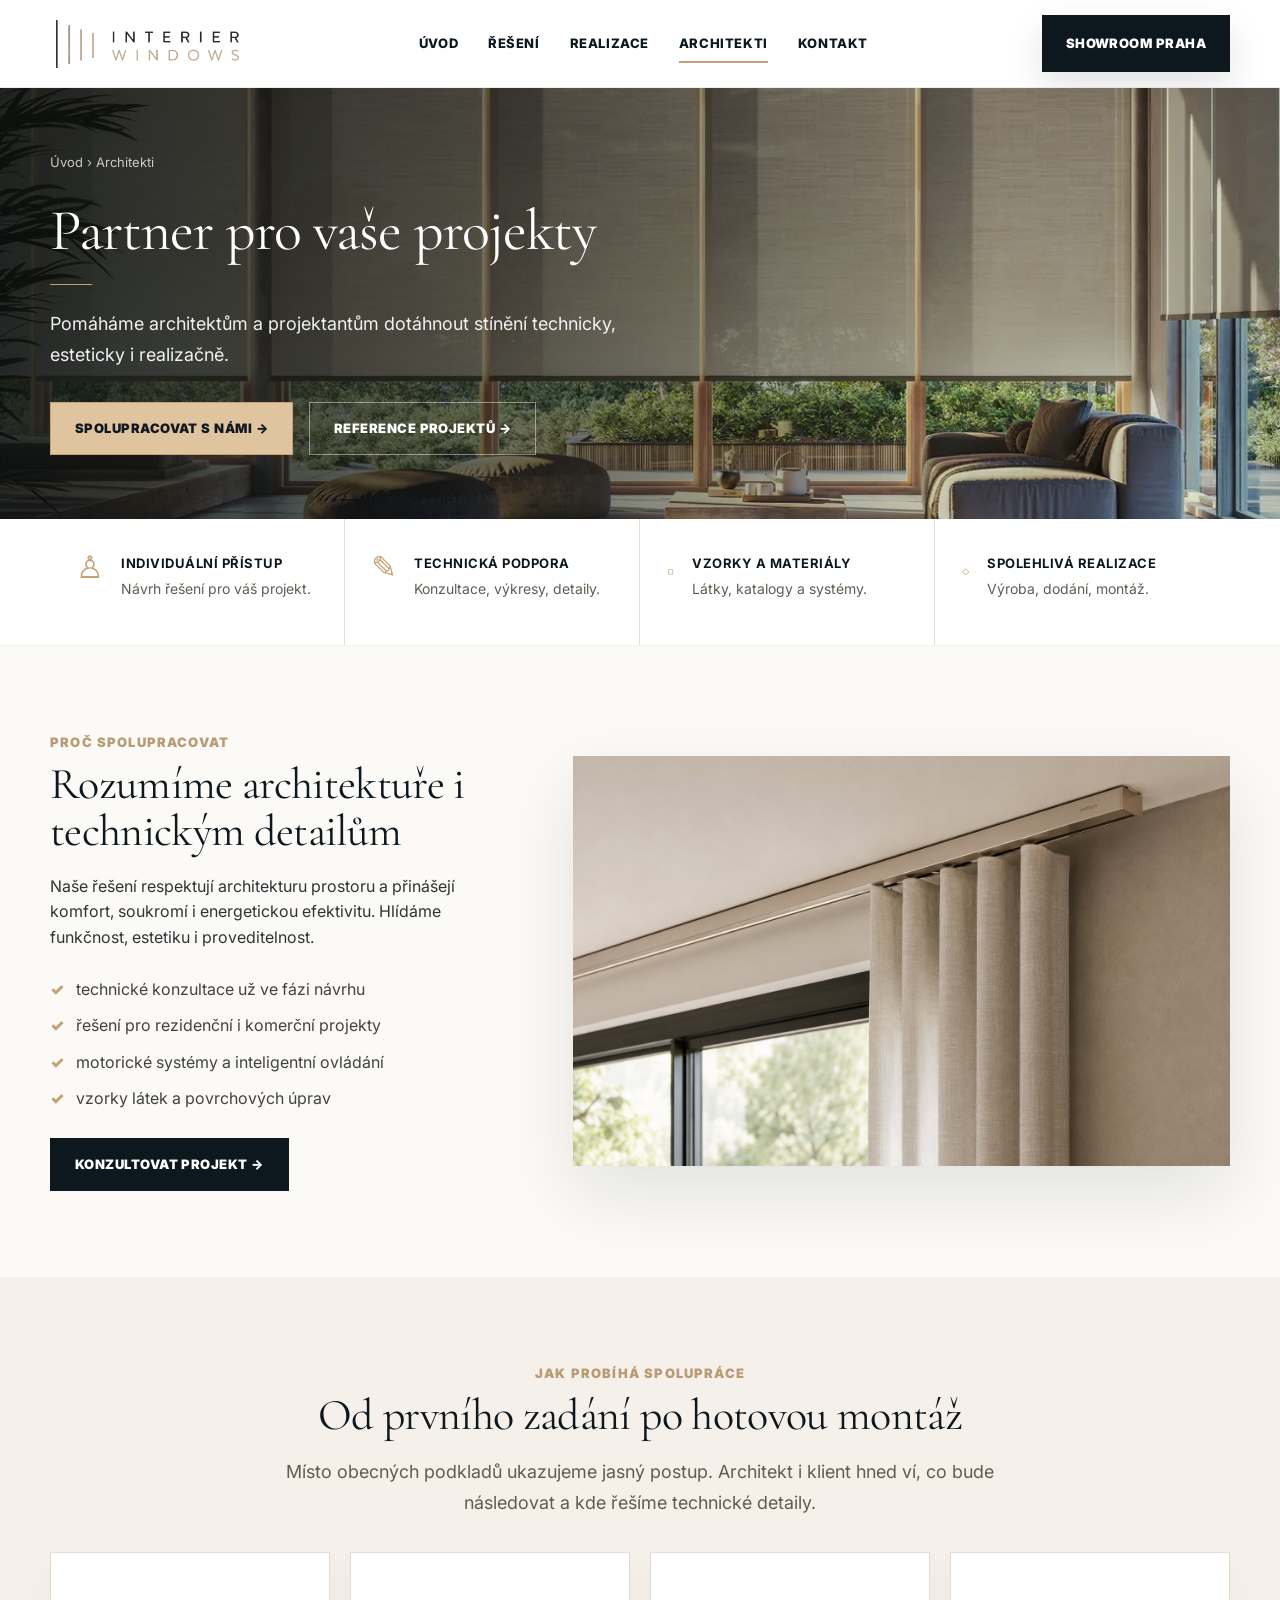
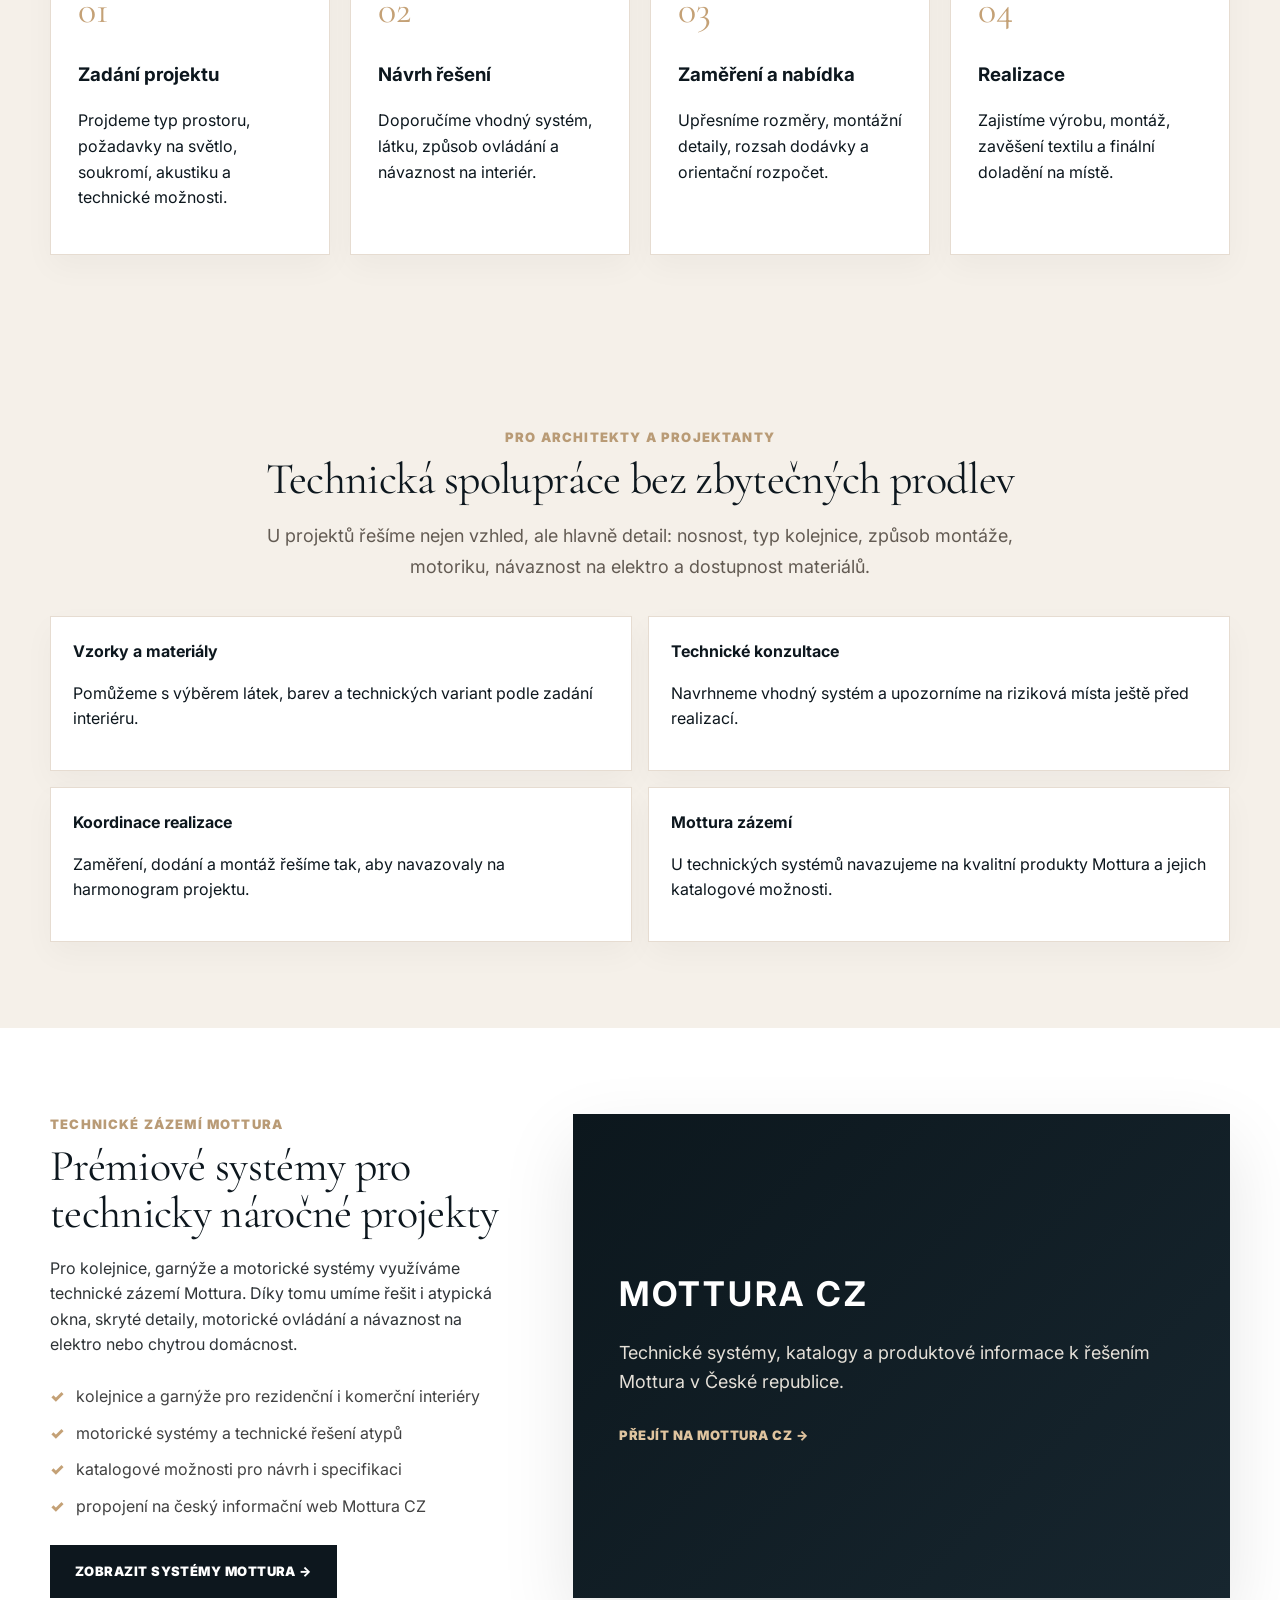
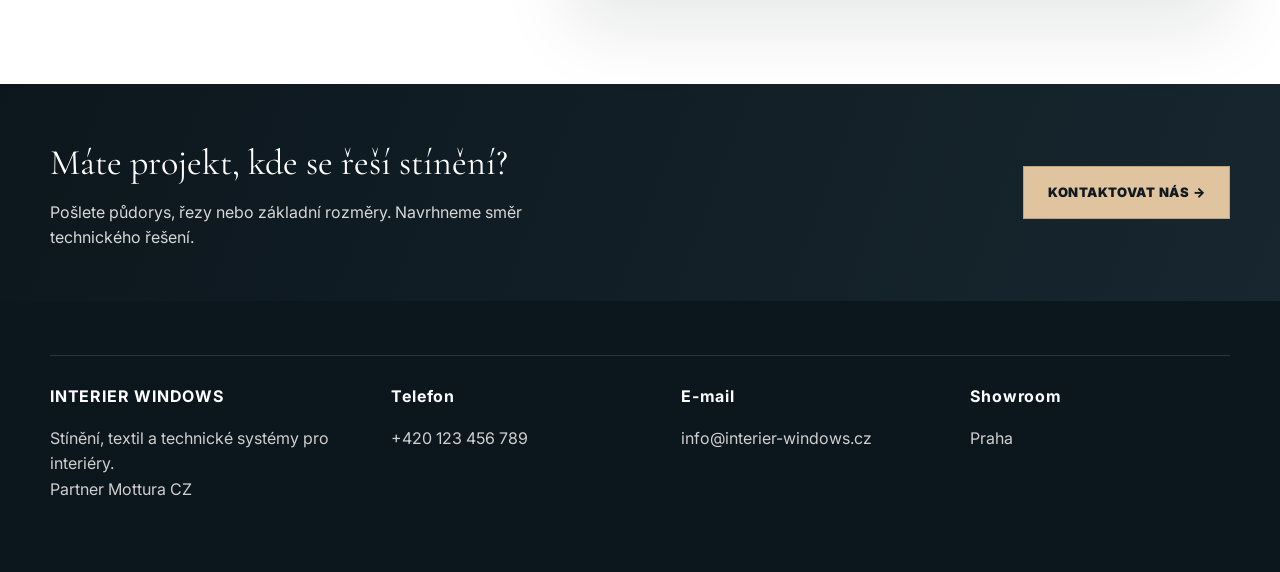
==== architekti.html @ 0d124a81 "Add files via upload" ====
<!doctype html><html lang="cs"><head><meta charset="utf-8"><meta name="viewport" content="width=device-width,initial-scale=1"><meta name="description" content="Architekti – Interier Windows"><title>Architekti | Interier Windows</title><link rel="stylesheet" href="style.css"></head><body><header class="topbar"><div class="wrap nav"><a class="brand" href="index.html"><img class="logo" src="assets/img/logo/interier-windows-logo-transparent.png" alt="Interier Windows"></a><button class="hamb" aria-label="Menu">☰</button><nav class="menu"><a href="index.html">Úvod</a><a href="sluzby.html">Řešení</a><a href="realizace.html">Realizace</a><a class="active" href="architekti.html">Architekti</a><a href="kontakt.html">Kontakt</a></nav><a class="showroom" href="kontakt.html#showroom">Showroom Praha</a></div></header><main><section class="hero page" style="--hero:url('assets/img/hero/nahled-2.webp')"><div class="wrap"><div class="crumb">Úvod › Architekti</div><h1>Partner pro vaše projekty</h1><div class="line"></div><p>Pomáháme architektům a projektantům dotáhnout stínění technicky, esteticky i realizačně.</p><div class="actions"><a class="btn" href="kontakt.html">Spolupracovat s námi →</a><a class="btn ghost" href="realizace.html">Reference projektů →</a></div></div></section><section class="features"><div class="wrap feature-grid"><div class="feature"><div class="ico">♙</div><div><h3>Individuální přístup</h3><p>Návrh řešení pro váš projekt.</p></div></div><div class="feature"><div class="ico">✎</div><div><h3>Technická podpora</h3><p>Konzultace, výkresy, detaily.</p></div></div><div class="feature"><div class="ico">□</div><div><h3>Vzorky a materiály</h3><p>Látky, katalogy a systémy.</p></div></div><div class="feature"><div class="ico">◇</div><div><h3>Spolehlivá realizace</h3><p>Výroba, dodání, montáž.</p></div></div></div></section><section class="section"><div class="wrap split"><div class="text"><div class="eyebrow">Proč spolupracovat</div><h2>Rozumíme architektuře i technickým detailům</h2><p>Naše řešení respektují architekturu prostoru a přinášejí komfort, soukromí i energetickou efektivitu. Hlídáme funkčnost, estetiku i proveditelnost.</p><ul class="ticks"><li>technické konzultace už ve fázi návrhu</li><li>řešení pro rezidenční i komerční projekty</li><li>motorické systémy a inteligentní ovládání</li><li>vzorky látek a povrchových úprav</li></ul><a class="btn dark" href="kontakt.html">Konzultovat projekt →</a></div><img src="assets/img/products/kolejnice.jpg" alt="Technické podklady"></div></section><section class="section stone"><div class="wrap center"><div class="eyebrow">Jak probíhá spolupráce</div><h2>Od prvního zadání po hotovou montáž</h2><p class="lead">Místo obecných podkladů ukazujeme jasný postup. Architekt i klient hned ví, co bude následovat a kde řešíme technické detaily.</p><div class="process process-clean"><div><h3>Zadání projektu</h3><p>Projdemе typ prostoru, požadavky na světlo, soukromí, akustiku a technické možnosti.</p></div><div><h3>Návrh řešení</h3><p>Doporučíme vhodný systém, látku, způsob ovládání a návaznost na interiér.</p></div><div><h3>Zaměření a nabídka</h3><p>Upřesníme rozměry, montážní detaily, rozsah dodávky a orientační rozpočet.</p></div><div><h3>Realizace</h3><p>Zajistíme výrobu, montáž, zavěšení textilu a finální doladění na místě.</p></div></div></div></section><section class="section stone"><div class="wrap"><div class="center"><div class="eyebrow">Pro architekty a projektanty</div><h2>Technická spolupráce bez zbytečných prodlev</h2><p class="lead">U projektů řešíme nejen vzhled, ale hlavně detail: nosnost, typ kolejnice, způsob montáže, motoriku, návaznost na elektro a dostupnost materiálů.</p></div><div class="trust-list" style="margin-top:34px"><div><strong>Vzorky a materiály</strong><p>Pomůžeme s výběrem látek, barev a technických variant podle zadání interiéru.</p></div><div><strong>Technické konzultace</strong><p>Navrhneme vhodný systém a upozorníme na riziková místa ještě před realizací.</p></div><div><strong>Koordinace realizace</strong><p>Zaměření, dodání a montáž řešíme tak, aby navazovaly na harmonogram projektu.</p></div><div><strong>Mottura zázemí</strong><p>U technických systémů navazujeme na kvalitní produkty Mottura a jejich katalogové možnosti.</p></div></div></div></section><section class="section mottura-panel"><div class="wrap split"><div class="text"><div class="eyebrow">Technické zázemí Mottura</div><h2>Prémiové systémy pro technicky náročné projekty</h2><p>Pro kolejnice, garnýže a motorické systémy využíváme technické zázemí Mottura. Díky tomu umíme řešit i atypická okna, skryté detaily, motorické ovládání a návaznost na elektro nebo chytrou domácnost.</p><ul class="ticks"><li>kolejnice a garnýže pro rezidenční i komerční interiéry</li><li>motorické systémy a technické řešení atypů</li><li>katalogové možnosti pro návrh i specifikaci</li><li>propojení na český informační web Mottura CZ</li></ul><a class="btn dark" href="https://motturacz.cz" target="_blank" rel="noopener">Zobrazit systémy Mottura →</a></div><div class="mottura-card"><strong>MOTTURA CZ</strong><p>Technické systémy, katalogy a produktové informace k řešením Mottura v České republice.</p><a href="https://motturacz.cz" target="_blank" rel="noopener">Přejít na Mottura CZ →</a></div></div></section><section class="cta-band"><div class="wrap cta-grid"><div><h2>Máte projekt, kde se řeší stínění?</h2><p>Pošlete půdorys, řezy nebo základní rozměry. Navrhneme směr technického řešení.</p></div><div></div><a class="btn" href="kontakt.html">Kontaktovat nás →</a></div></section></main><footer class="footer"><div class="wrap footer-grid"><div><strong>INTERIER WINDOWS</strong><p>Stínění, textil a technické systémy pro interiéry. <br><a href="https://motturacz.cz" target="_blank" rel="noopener">Partner Mottura CZ</a></p></div><div><strong>Telefon</strong><p>+420 123 456 789</p></div><div><strong>E-mail</strong><p>info@interier-windows.cz</p></div><div><strong>Showroom</strong><p>Praha</p></div></div></footer><script src="app.js"></script></body></html>
---- style.css ----
@import url('https://fonts.googleapis.com/css2?family=Cormorant+Garamond:wght@400;500;600&family=Inter:wght@400;500;600;700;800;900&display=swap');
:root{--ink:#0d171e;--ink2:#14242c;--stone:#f5f0e9;--soft:#fbfaf7;--white:#fff;--line:#e6dcd1;--muted:#635b53;--gold:#c4a176;--gold2:#dfc49f;--serif:Georgia,'Times New Roman',serif;--sans:Inter,Arial,sans-serif;--shadow:0 28px 70px rgba(14,20,24,.10)}
*{box-sizing:border-box}html{scroll-behavior:smooth}body{margin:0;font-family:var(--sans);color:var(--ink);background:var(--soft);font-size:16px;line-height:1.6;-webkit-font-smoothing:antialiased}a{text-decoration:none;color:inherit}img{display:block;max-width:100%}.wrap{width:min(1180px,calc(100% - 56px));margin:auto}.topbar{height:92px;background:rgba(255,255,255,.94);backdrop-filter:blur(16px);border-bottom:1px solid rgba(0,0,0,.06);position:sticky;top:0;z-index:50}.nav{height:100%;display:flex;align-items:center;justify-content:space-between;gap:28px}.brand{display:flex;align-items:center}.logo{width:210px;max-height:58px;object-fit:contain}.menu{display:flex;align-items:center;gap:30px;font-size:13px;font-weight:800;letter-spacing:.045em;text-transform:uppercase}.menu a{position:relative;padding:36px 0}.menu a:after{content:"";position:absolute;left:0;right:0;bottom:27px;height:2px;background:var(--gold);transform:scaleX(0);transition:.25s}.menu a.active:after,.menu a:hover:after{transform:scaleX(1)}.showroom{display:inline-flex;align-items:center;gap:0;background:var(--ink);color:#fff;padding:18px 24px;text-transform:uppercase;font-weight:900;font-size:13px;letter-spacing:.035em}.hamb{display:none;border:0;background:transparent;font-size:30px}.hero{min-height:560px;color:#fff;display:flex;align-items:center;background:linear-gradient(90deg,rgba(5,10,12,.84),rgba(5,10,12,.50) 42%,rgba(5,10,12,.08) 78%),var(--hero) center/cover no-repeat}.hero.page{min-height:380px}.hero .wrap{padding:64px 0}.crumb{font-size:13px;color:rgba(255,255,255,.75);margin-bottom:28px}.hero h1{font-family:var(--serif);font-size:64px;line-height:1.02;font-weight:400;margin:0 0 24px;max-width:690px}.hero.page h1{font-size:58px}.hero p{max-width:570px;font-size:18px;margin:0 0 32px;color:rgba(255,255,255,.93)}.line{width:42px;height:1px;background:var(--gold);margin:0 0 24px}.actions{display:flex;gap:16px;flex-wrap:wrap}.btn{display:inline-flex;align-items:center;justify-content:center;gap:12px;min-height:52px;padding:15px 24px;border:1px solid var(--gold);background:var(--gold2);color:#101820;text-transform:uppercase;font-size:13px;font-weight:900;letter-spacing:.035em;transition:.22s;cursor:pointer}.btn:hover{transform:translateY(-2px);box-shadow:0 14px 32px rgba(0,0,0,.12)}.btn.dark{background:var(--ink);border-color:var(--ink);color:#fff}.btn.ghost{background:transparent;color:#fff;border-color:rgba(255,255,255,.45)}.btn.light{background:#fff;border-color:var(--line)}.features{background:#fff;border-bottom:1px solid rgba(0,0,0,.05)}.features.dark{background:linear-gradient(110deg,#0c171d,#17262f);color:#fff}.feature-grid{display:grid;grid-template-columns:repeat(4,1fr)}.feature{display:flex;gap:17px;padding:34px 26px;border-right:1px solid var(--line);align-items:flex-start}.feature:last-child{border-right:0}.ico{font-size:31px;line-height:1;color:var(--gold);font-weight:400}.feature h3{margin:0 0 4px;font-size:13px;text-transform:uppercase;letter-spacing:.04em}.feature p{margin:0;color:var(--muted);font-size:14px}.features.dark .feature p{color:#d9d9d9}.section{padding:86px 0}.section.white{background:#fff}.section.stone{background:var(--stone)}.section.compact{padding:58px 0}.center{text-align:center}.eyebrow{color:var(--gold);text-transform:uppercase;font-weight:900;letter-spacing:.09em;font-size:13px;margin-bottom:8px}.section h2,.serif-title{font-family:var(--serif);font-size:44px;line-height:1.08;font-weight:400;margin:0 0 18px}.lead{font-size:18px;color:var(--muted);max-width:760px}.center .lead{margin-left:auto;margin-right:auto}.service-grid{display:grid;grid-template-columns:repeat(4,1fr);gap:16px;margin-top:36px}.service-tile{height:190px;position:relative;overflow:hidden;background:#ddd}.service-tile img{width:100%;height:100%;object-fit:cover;filter:brightness(.70);transition:.45s}.service-tile:hover img{transform:scale(1.06);filter:brightness(.58)}.service-tile span{position:absolute;left:20px;bottom:18px;right:44px;color:#fff;font-size:16px;font-weight:900;text-transform:uppercase;letter-spacing:.025em;text-align:left}.service-tile b{position:absolute;right:20px;bottom:15px;color:#fff;font-size:24px}.split{display:grid;grid-template-columns:1fr 1.45fr;gap:70px;align-items:center}.split.reverse{grid-template-columns:1.35fr 1fr}.split img{width:100%;height:410px;object-fit:cover;box-shadow:var(--shadow)}.text p{color:#2f3437}.ticks{list-style:none;margin:26px 0;padding:0}.ticks li{margin:11px 0;color:#424242}.ticks li:before{content:"✓";color:var(--gold);margin-right:12px;font-weight:900}.cards{display:grid;grid-template-columns:repeat(3,1fr);gap:26px}.cards.four{grid-template-columns:repeat(4,1fr)}.card{background:#fff;border:1px solid var(--line);transition:.25s;overflow:hidden}.card:hover{transform:translateY(-4px);box-shadow:var(--shadow)}.card img{width:100%;height:225px;object-fit:cover}.card .in{padding:25px}.card h3{margin:0 0 8px;font-size:16px;text-transform:uppercase;letter-spacing:.035em}.card h3.serif{font-family:var(--serif);font-size:29px;line-height:1.12;text-transform:none;font-weight:400;letter-spacing:0}.card p{margin:0 0 20px;color:var(--muted)}.arrow{text-transform:uppercase;font-size:13px;font-weight:900;letter-spacing:.035em}.cta-band{background:linear-gradient(110deg,#0c171d,#17262f);color:#fff;padding:50px 0}.cta-grid{display:grid;grid-template-columns:1.25fr 1fr auto;gap:36px;align-items:center}.cta-grid h2{font-family:var(--serif);font-size:36px;font-weight:400;margin:0 0 8px}.cta-grid p{color:#d7d7d7;margin:0}.mini{display:grid;grid-template-columns:repeat(2,1fr);gap:20px}.mini div{border-left:1px solid rgba(255,255,255,.22);padding-left:22px}.problem-grid{display:grid;grid-template-columns:repeat(3,1fr);gap:18px;margin-top:34px}.problem{background:#fff;border:1px solid var(--line);padding:26px;text-align:left}.problem strong{display:block;margin-bottom:7px;text-transform:uppercase;font-size:13px;letter-spacing:.04em}.solution-row{display:grid;grid-template-columns:1.05fr 1.25fr;gap:42px;align-items:stretch;background:#fff;border:1px solid var(--line);margin:28px 0;scroll-margin-top:120px}.solution-row img{width:100%;height:100%;min-height:380px;object-fit:cover}.solution-content{padding:38px}.solution-content h2{font-size:38px}.price-strip{display:grid;grid-template-columns:repeat(3,1fr);gap:12px;margin:24px 0}.price-pill{background:var(--stone);border:1px solid var(--line);padding:16px}.price-pill small{display:block;text-transform:uppercase;color:var(--gold);font-weight:900;font-size:11px;letter-spacing:.06em}.price-pill strong{font-family:var(--serif);font-size:24px;font-weight:400}.included{display:grid;grid-template-columns:1fr 1fr;gap:9px 18px;margin:22px 0}.included span:before{content:"✓";color:var(--gold);margin-right:9px}.process{display:grid;grid-template-columns:repeat(4,1fr);gap:20px;counter-reset:step}.process div{background:#fff;border:1px solid var(--line);padding:27px;counter-increment:step}.process div:before{content:"0" counter(step);font-family:var(--serif);font-size:38px;color:var(--gold)}.page-grid{display:grid;grid-template-columns:260px 1fr;gap:42px;align-items:start}.side{position:sticky;top:116px}.side h4{text-transform:uppercase;font-size:14px;margin-top:0}.side a{display:flex;justify-content:space-between;align-items:center;background:#fff;border-bottom:1px solid var(--line);padding:16px 18px;color:#2d2d2d}.side a.active,.side a:hover{background:var(--ink);color:#fff}.note-box{background:#fff;border:1px solid var(--line);padding:26px;margin-top:30px}.filter{display:flex;gap:38px;align-items:center;margin-bottom:34px;overflow:auto}.filter button{border:0;background:transparent;font:inherit;font-weight:700;padding:0 0 9px;white-space:nowrap;cursor:pointer;color:#333}.filter button.active{border-bottom:2px solid var(--gold)}.project-card{display:block}.project-card small{color:var(--gold);text-transform:uppercase;font-weight:900}.project-card .loc{font-size:14px;color:#777;margin-top:5px}.form-wrap{display:grid;grid-template-columns:1fr 1.15fr;gap:34px;align-items:start}.form{background:#fff;border:1px solid var(--line);padding:34px;display:grid;gap:14px}.form input,.form select,.form textarea{width:100%;border:1px solid #ddd;background:#fbfaf8;padding:16px;font:inherit}.form textarea{min-height:140px}.two{display:grid;grid-template-columns:1fr 1fr;gap:14px}.contact-box{background:linear-gradient(110deg,#0c171d,#17262f);color:#fff;padding:34px}.contact-box p{color:#ddd}.trust-list{display:grid;grid-template-columns:repeat(2,1fr);gap:16px}.trust-list div{background:#fff;border:1px solid var(--line);padding:22px}.footer{background:#0c171d;color:#fff;padding:42px 0}.footer-grid{display:grid;grid-template-columns:1.2fr repeat(3,1fr);gap:30px}.footer p,.footer a{color:#cfcfcf}.reveal{opacity:0;transform:translateY(22px);transition:.7s ease}.reveal.visible{opacity:1;transform:none}
@media(max-width:980px){.topbar{height:auto;padding:13px 0}.hamb{display:block}.nav{flex-wrap:wrap}.logo{width:190px}.menu{display:none;position:absolute;top:79px;left:0;right:0;background:#fff;flex-direction:column;align-items:flex-start;gap:0;padding:18px 28px;border-top:1px solid #eee;box-shadow:0 18px 35px rgba(0,0,0,.08)}.menu.open{display:flex}.menu a{padding:12px 0}.menu a:after{display:none}.showroom{display:none}.hero,.hero.page{min-height:560px;background-position:center}.hero h1,.hero.page h1{font-size:42px}.wrap{width:min(100% - 32px,1180px)}.feature-grid,.service-grid,.cards,.cards.four,.split,.split.reverse,.page-grid,.price-grid,.process,.form-wrap,.footer-grid,.cta-grid,.mini,.problem-grid,.solution-row,.price-strip,.included,.trust-list{grid-template-columns:1fr}.feature{border-right:0;border-bottom:1px solid var(--line);padding:25px 0}.section{padding:62px 0}.section h2,.serif-title{font-size:34px}.split{gap:30px}.split img,.solution-row img{height:300px;min-height:0}.solution-content{padding:26px}.side{position:static}.filter{gap:24px}.cta-grid{gap:22px}.two{grid-template-columns:1fr}}

/* v7 polish */
:root{--serif:'Cormorant Garamond',Georgia,'Times New Roman',serif;--sans:'Inter',Arial,sans-serif;--logo-dark:#2b2b2a;--logo-beige:#b8a68f}
.topbar{height:88px}.logo{width:195px;max-height:54px}.showroom{gap:0;box-shadow:0 14px 35px rgba(13,23,30,.12)}.showroom:hover{background:#17252d;transform:translateY(-1px)}
.hero h1{letter-spacing:-.018em}.hero p,.lead{line-height:1.7}.section.tight{padding-top:70px;padding-bottom:70px}.section h2,.serif-title{letter-spacing:-.015em}.eyebrow{color:#b99b76}.btn{border-radius:0}.feature .ico{font-family:var(--serif)}
.proof-strip{background:#fff;border-bottom:1px solid rgba(0,0,0,.06);border-top:1px solid rgba(0,0,0,.04)}
.proof-grid{display:grid;grid-template-columns:repeat(4,1fr);gap:0}.proof-grid div{padding:26px 28px;border-right:1px solid var(--line)}.proof-grid div:last-child{border-right:0}.proof-grid strong{display:block;text-transform:uppercase;letter-spacing:.055em;font-size:13px;margin-bottom:4px}.proof-grid span{display:block;color:var(--muted);font-size:14px;line-height:1.45}
.problem,.card,.price-pill,.trust-list div,.process div{box-shadow:0 12px 30px rgba(13,23,30,.035)}.problem-grid{gap:22px}.service-tile{box-shadow:0 16px 35px rgba(13,23,30,.08)}.solution-row{box-shadow:0 20px 55px rgba(13,23,30,.06)}.footer{padding:54px 0}.footer strong{letter-spacing:.05em}.footer-grid{border-top:1px solid rgba(255,255,255,.12);padding-top:28px}
@media(max-width:980px){.proof-grid{grid-template-columns:1fr 1fr}.proof-grid div{border-bottom:1px solid var(--line)}.topbar{height:auto}.logo{width:178px}.section.tight{padding-top:54px;padding-bottom:54px}}
@media(max-width:620px){.proof-grid{grid-template-columns:1fr}.hero h1,.hero.page h1{font-size:38px}.hero{min-height:520px}.section h2,.serif-title{font-size:31px}.feature-grid{padding:10px 0}.actions .btn{width:100%}}

/* v10: jemný hero slider a vyčištěné procesní sekce */
.hero{position:relative;overflow:hidden}
.hero.hero-slider{background:#0c171d}
.hero.hero-slider .wrap{position:relative;z-index:2}
.hero-bg{position:absolute;inset:0;background-position:center;background-size:cover;opacity:0;transform:scale(1.035);transition:opacity 1600ms ease, transform 9000ms ease;will-change:opacity,transform}
.hero-bg::after{content:"";position:absolute;inset:0;background:linear-gradient(90deg,rgba(5,10,12,.84),rgba(5,10,12,.50) 42%,rgba(5,10,12,.08) 78%)}
.hero-bg.is-active{opacity:1;transform:scale(1)}
.feature-grid{align-items:stretch}
.feature{min-height:126px}
.process-clean{margin-top:34px;text-align:left}
.process-clean div{transition:.25s ease}
.process-clean div:hover{transform:translateY(-3px);box-shadow:0 18px 42px rgba(13,23,30,.07)}
@media(max-width:980px){.feature{min-height:auto}.hero-bg::after{background:linear-gradient(90deg,rgba(5,10,12,.88),rgba(5,10,12,.58) 60%,rgba(5,10,12,.30))}}

/* v12: decentní propojení Interier Windows × Mottura CZ */
.hero-note{display:inline-flex;margin:-12px 0 28px;padding:9px 13px;border-left:2px solid var(--gold);background:rgba(255,255,255,.08);color:rgba(255,255,255,.88);font-size:13px;font-weight:700;letter-spacing:.035em;text-transform:uppercase}
.mottura-panel{background:#fff}
.mottura-card{align-self:stretch;background:linear-gradient(135deg,#0c171d,#17262f);color:#fff;padding:46px;display:flex;flex-direction:column;justify-content:center;box-shadow:var(--shadow)}
.mottura-card strong{font-size:34px;letter-spacing:.08em}
.mottura-card p{color:#e5e0d8;font-size:18px;margin:18px 0 28px}
.mottura-card a{color:var(--gold2);font-weight:900;text-transform:uppercase;font-size:13px;letter-spacing:.04em}
.footer a:hover{color:var(--gold2)}
@media(max-width:980px){.hero-note{font-size:12px;margin-top:-6px}.mottura-card{padding:30px}.mottura-card strong{font-size:28px}}
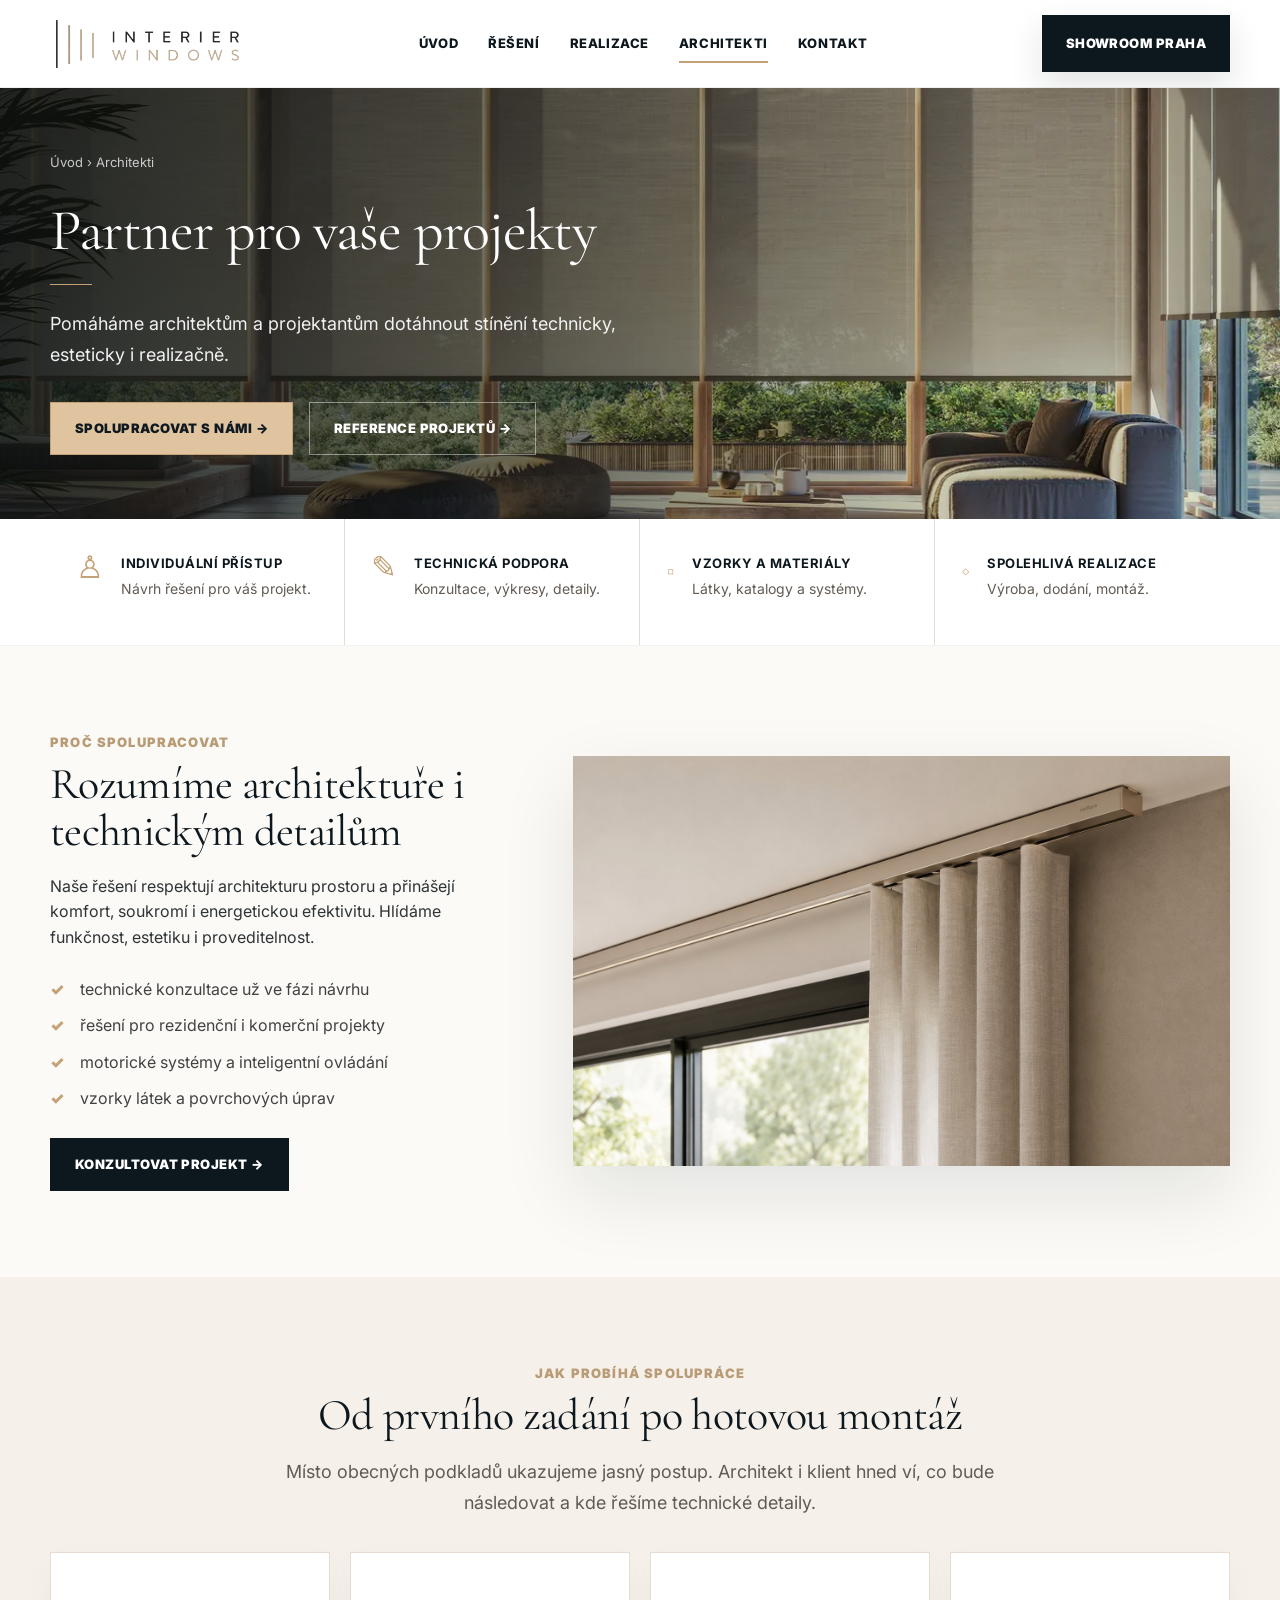
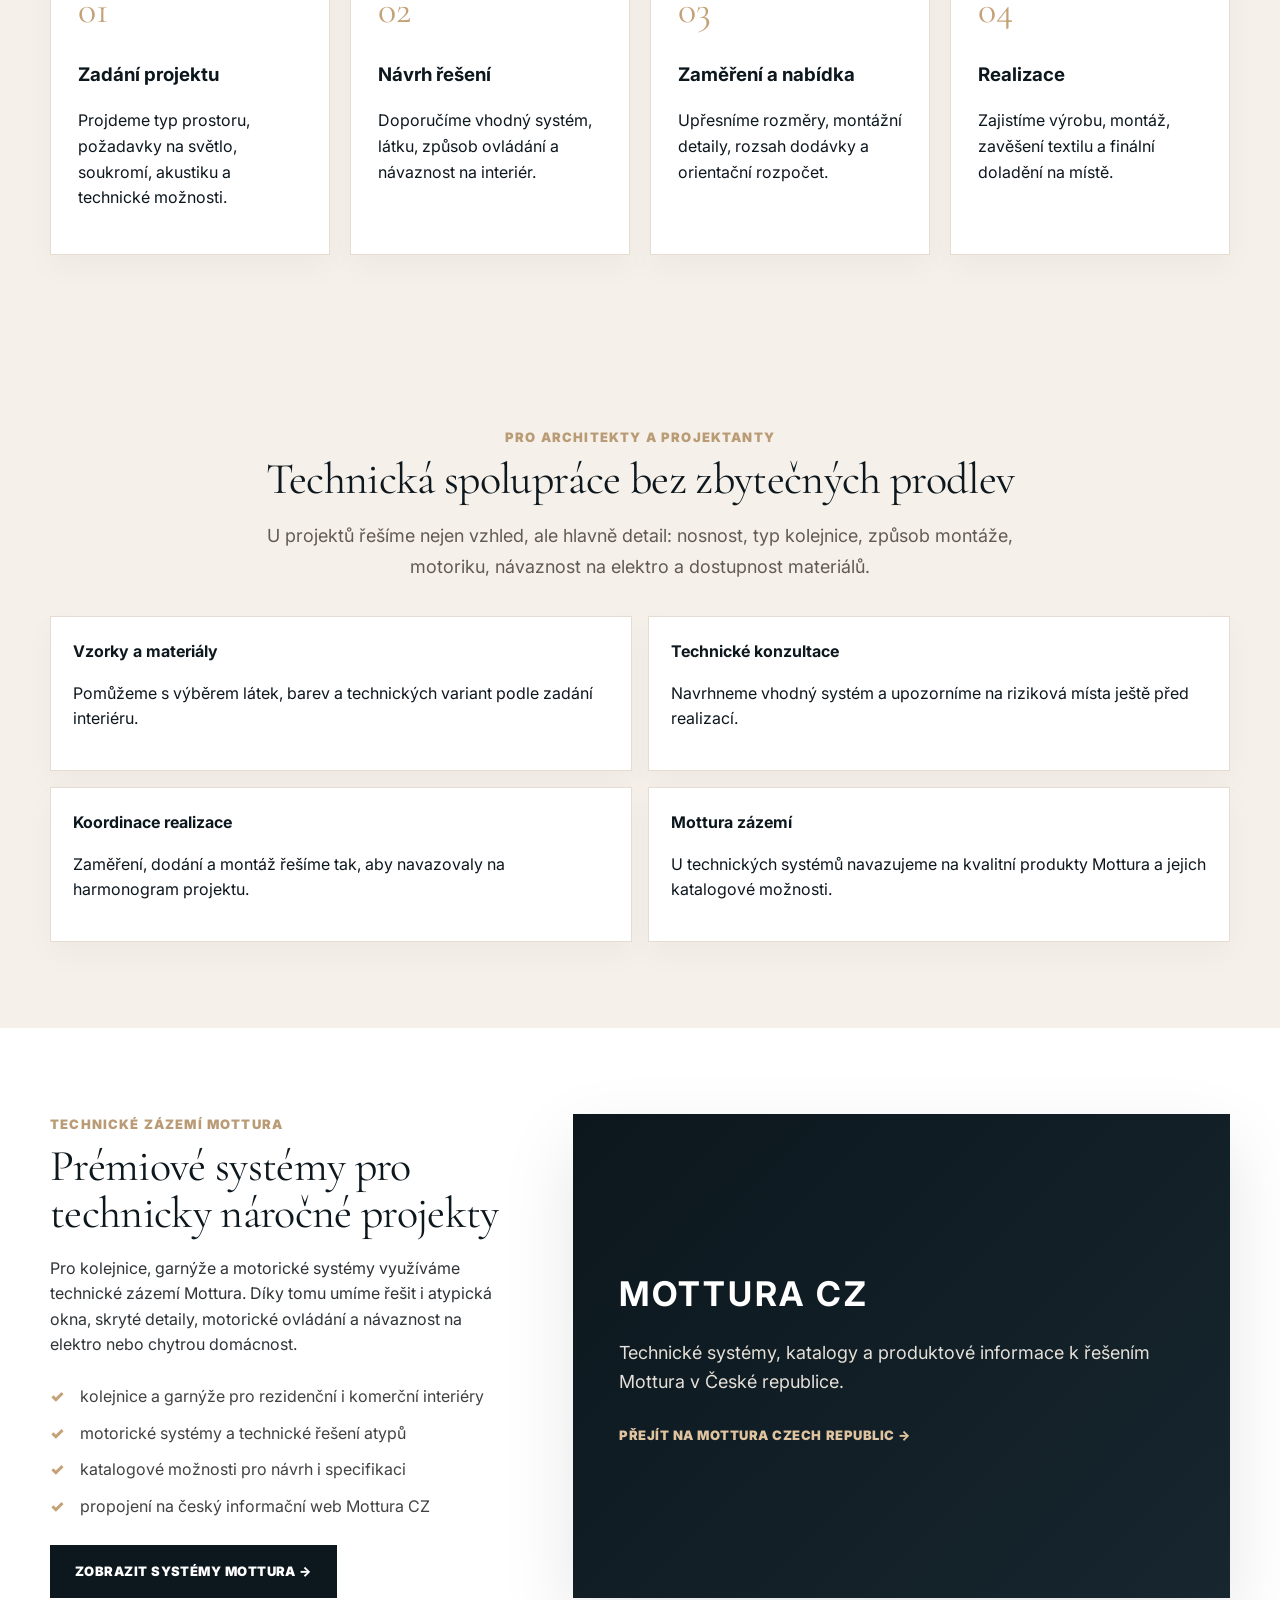
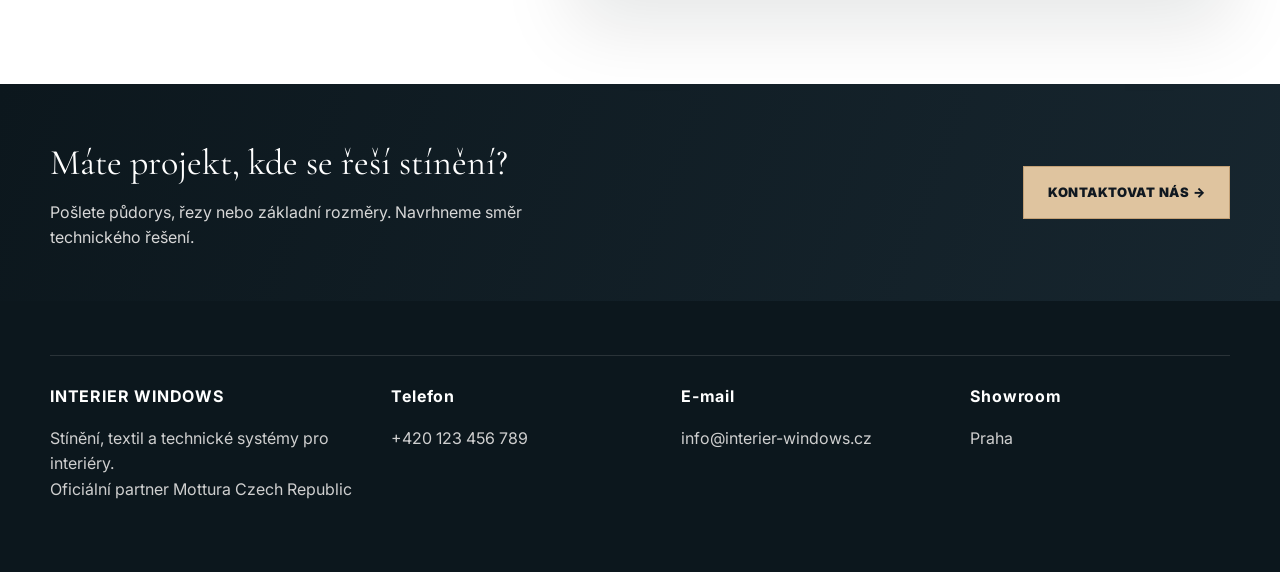
==== commit a5ce48b9: "Add files via upload" ====
--- a/architekti.html
+++ b/architekti.html
@@ -1 +1,356 @@
-<!doctype html><html lang="cs"><head><meta charset="utf-8"><meta name="viewport" content="width=device-width,initial-scale=1"><meta name="description" content="Architekti – Interier Windows"><title>Architekti | Interier Windows</title><link rel="stylesheet" href="style.css"></head><body><header class="topbar"><div class="wrap nav"><a class="brand" href="index.html"><img class="logo" src="assets/img/logo/interier-windows-logo-transparent.png" alt="Interier Windows"></a><button class="hamb" aria-label="Menu">☰</button><nav class="menu"><a href="index.html">Úvod</a><a href="sluzby.html">Řešení</a><a href="realizace.html">Realizace</a><a class="active" href="architekti.html">Architekti</a><a href="kontakt.html">Kontakt</a></nav><a class="showroom" href="kontakt.html#showroom">Showroom Praha</a></div></header><main><section class="hero page" style="--hero:url('assets/img/hero/nahled-2.webp')"><div class="wrap"><div class="crumb">Úvod › Architekti</div><h1>Partner pro vaše projekty</h1><div class="line"></div><p>Pomáháme architektům a projektantům dotáhnout stínění technicky, esteticky i realizačně.</p><div class="actions"><a class="btn" href="kontakt.html">Spolupracovat s námi →</a><a class="btn ghost" href="realizace.html">Reference projektů →</a></div></div></section><section class="features"><div class="wrap feature-grid"><div class="feature"><div class="ico">♙</div><div><h3>Individuální přístup</h3><p>Návrh řešení pro váš projekt.</p></div></div><div class="feature"><div class="ico">✎</div><div><h3>Technická podpora</h3><p>Konzultace, výkresy, detaily.</p></div></div><div class="feature"><div class="ico">□</div><div><h3>Vzorky a materiály</h3><p>Látky, katalogy a systémy.</p></div></div><div class="feature"><div class="ico">◇</div><div><h3>Spolehlivá realizace</h3><p>Výroba, dodání, montáž.</p></div></div></div></section><section class="section"><div class="wrap split"><div class="text"><div class="eyebrow">Proč spolupracovat</div><h2>Rozumíme architektuře i technickým detailům</h2><p>Naše řešení respektují architekturu prostoru a přinášejí komfort, soukromí i energetickou efektivitu. Hlídáme funkčnost, estetiku i proveditelnost.</p><ul class="ticks"><li>technické konzultace už ve fázi návrhu</li><li>řešení pro rezidenční i komerční projekty</li><li>motorické systémy a inteligentní ovládání</li><li>vzorky látek a povrchových úprav</li></ul><a class="btn dark" href="kontakt.html">Konzultovat projekt →</a></div><img src="assets/img/products/kolejnice.jpg" alt="Technické podklady"></div></section><section class="section stone"><div class="wrap center"><div class="eyebrow">Jak probíhá spolupráce</div><h2>Od prvního zadání po hotovou montáž</h2><p class="lead">Místo obecných podkladů ukazujeme jasný postup. Architekt i klient hned ví, co bude následovat a kde řešíme technické detaily.</p><div class="process process-clean"><div><h3>Zadání projektu</h3><p>Projdemе typ prostoru, požadavky na světlo, soukromí, akustiku a technické možnosti.</p></div><div><h3>Návrh řešení</h3><p>Doporučíme vhodný systém, látku, způsob ovládání a návaznost na interiér.</p></div><div><h3>Zaměření a nabídka</h3><p>Upřesníme rozměry, montážní detaily, rozsah dodávky a orientační rozpočet.</p></div><div><h3>Realizace</h3><p>Zajistíme výrobu, montáž, zavěšení textilu a finální doladění na místě.</p></div></div></div></section><section class="section stone"><div class="wrap"><div class="center"><div class="eyebrow">Pro architekty a projektanty</div><h2>Technická spolupráce bez zbytečných prodlev</h2><p class="lead">U projektů řešíme nejen vzhled, ale hlavně detail: nosnost, typ kolejnice, způsob montáže, motoriku, návaznost na elektro a dostupnost materiálů.</p></div><div class="trust-list" style="margin-top:34px"><div><strong>Vzorky a materiály</strong><p>Pomůžeme s výběrem látek, barev a technických variant podle zadání interiéru.</p></div><div><strong>Technické konzultace</strong><p>Navrhneme vhodný systém a upozorníme na riziková místa ještě před realizací.</p></div><div><strong>Koordinace realizace</strong><p>Zaměření, dodání a montáž řešíme tak, aby navazovaly na harmonogram projektu.</p></div><div><strong>Mottura zázemí</strong><p>U technických systémů navazujeme na kvalitní produkty Mottura a jejich katalogové možnosti.</p></div></div></div></section><section class="section mottura-panel"><div class="wrap split"><div class="text"><div class="eyebrow">Technické zázemí Mottura</div><h2>Prémiové systémy pro technicky náročné projekty</h2><p>Pro kolejnice, garnýže a motorické systémy využíváme technické zázemí Mottura. Díky tomu umíme řešit i atypická okna, skryté detaily, motorické ovládání a návaznost na elektro nebo chytrou domácnost.</p><ul class="ticks"><li>kolejnice a garnýže pro rezidenční i komerční interiéry</li><li>motorické systémy a technické řešení atypů</li><li>katalogové možnosti pro návrh i specifikaci</li><li>propojení na český informační web Mottura CZ</li></ul><a class="btn dark" href="https://motturacz.cz" target="_blank" rel="noopener">Zobrazit systémy Mottura →</a></div><div class="mottura-card"><strong>MOTTURA CZ</strong><p>Technické systémy, katalogy a produktové informace k řešením Mottura v České republice.</p><a href="https://motturacz.cz" target="_blank" rel="noopener">Přejít na Mottura CZ →</a></div></div></section><section class="cta-band"><div class="wrap cta-grid"><div><h2>Máte projekt, kde se řeší stínění?</h2><p>Pošlete půdorys, řezy nebo základní rozměry. Navrhneme směr technického řešení.</p></div><div></div><a class="btn" href="kontakt.html">Kontaktovat nás →</a></div></section></main><footer class="footer"><div class="wrap footer-grid"><div><strong>INTERIER WINDOWS</strong><p>Stínění, textil a technické systémy pro interiéry. <br><a href="https://motturacz.cz" target="_blank" rel="noopener">Partner Mottura CZ</a></p></div><div><strong>Telefon</strong><p>+420 123 456 789</p></div><div><strong>E-mail</strong><p>info@interier-windows.cz</p></div><div><strong>Showroom</strong><p>Praha</p></div></div></footer><script src="app.js"></script></body></html>+<!DOCTYPE html>
+<html lang="cs">
+ <head>
+  <meta charset="utf-8"/>
+  <meta content="width=device-width,initial-scale=1" name="viewport"/>
+  <meta content="Architekti – Interier Windows" name="description"/>
+  <title>
+   Architekti | Interier Windows
+  </title>
+  <link href="style.css" rel="stylesheet"/>
+ </head>
+ <body>
+  <header class="topbar">
+   <div class="wrap nav">
+    <a class="brand" href="index.html">
+     <img alt="Interier Windows" class="logo" src="assets/img/logo/interier-windows-logo-transparent.png"/>
+    </a>
+    <button aria-label="Menu" class="hamb">
+     ☰
+    </button>
+    <nav class="menu">
+     <a href="index.html">
+      Úvod
+     </a>
+     <a href="sluzby.html">
+      Řešení
+     </a>
+     <a href="realizace.html">
+      Realizace
+     </a>
+     <a class="active" href="architekti.html">
+      Architekti
+     </a>
+     <a href="kontakt.html">
+      Kontakt
+     </a>
+    </nav>
+    <a class="showroom" href="kontakt.html#showroom">
+     Showroom Praha
+    </a>
+   </div>
+  </header>
+  <main>
+   <section class="hero page" style="--hero:url('assets/img/hero/nahled-2.webp')">
+    <div class="wrap">
+     <div class="crumb">
+      Úvod › Architekti
+     </div>
+     <h1>
+      Partner pro vaše projekty
+     </h1>
+     <div class="line">
+     </div>
+     <p>
+      Pomáháme architektům a projektantům dotáhnout stínění technicky, esteticky i realizačně.
+     </p>
+     <div class="actions">
+      <a class="btn" href="kontakt.html">
+       Spolupracovat s námi →
+      </a>
+      <a class="btn ghost" href="realizace.html">
+       Reference projektů →
+      </a>
+     </div>
+    </div>
+   </section>
+   <section class="features">
+    <div class="wrap feature-grid">
+     <div class="feature">
+      <div class="ico">
+       ♙
+      </div>
+      <div>
+       <h3>
+        Individuální přístup
+       </h3>
+       <p>
+        Návrh řešení pro váš projekt.
+       </p>
+      </div>
+     </div>
+     <div class="feature">
+      <div class="ico">
+       ✎
+      </div>
+      <div>
+       <h3>
+        Technická podpora
+       </h3>
+       <p>
+        Konzultace, výkresy, detaily.
+       </p>
+      </div>
+     </div>
+     <div class="feature">
+      <div class="ico">
+       □
+      </div>
+      <div>
+       <h3>
+        Vzorky a materiály
+       </h3>
+       <p>
+        Látky, katalogy a systémy.
+       </p>
+      </div>
+     </div>
+     <div class="feature">
+      <div class="ico">
+       ◇
+      </div>
+      <div>
+       <h3>
+        Spolehlivá realizace
+       </h3>
+       <p>
+        Výroba, dodání, montáž.
+       </p>
+      </div>
+     </div>
+    </div>
+   </section>
+   <section class="section">
+    <div class="wrap split">
+     <div class="text">
+      <div class="eyebrow">
+       Proč spolupracovat
+      </div>
+      <h2>
+       Rozumíme architektuře i technickým detailům
+      </h2>
+      <p>
+       Naše řešení respektují architekturu prostoru a přinášejí komfort, soukromí i energetickou efektivitu. Hlídáme funkčnost, estetiku i proveditelnost.
+      </p>
+      <ul class="ticks">
+       <li>
+        technické konzultace už ve fázi návrhu
+       </li>
+       <li>
+        řešení pro rezidenční i komerční projekty
+       </li>
+       <li>
+        motorické systémy a inteligentní ovládání
+       </li>
+       <li>
+        vzorky látek a povrchových úprav
+       </li>
+      </ul>
+      <a class="btn dark" href="kontakt.html">
+       Konzultovat projekt →
+      </a>
+     </div>
+     <img alt="Technické podklady" src="assets/img/products/kolejnice.jpg"/>
+    </div>
+   </section>
+   <section class="section stone">
+    <div class="wrap center">
+     <div class="eyebrow">
+      Jak probíhá spolupráce
+     </div>
+     <h2>
+      Od prvního zadání po hotovou montáž
+     </h2>
+     <p class="lead">
+      Místo obecných podkladů ukazujeme jasný postup. Architekt i klient hned ví, co bude následovat a kde řešíme technické detaily.
+     </p>
+     <div class="process process-clean">
+      <div>
+       <h3>
+        Zadání projektu
+       </h3>
+       <p>
+        Projdemе typ prostoru, požadavky na světlo, soukromí, akustiku a technické možnosti.
+       </p>
+      </div>
+      <div>
+       <h3>
+        Návrh řešení
+       </h3>
+       <p>
+        Doporučíme vhodný systém, látku, způsob ovládání a návaznost na interiér.
+       </p>
+      </div>
+      <div>
+       <h3>
+        Zaměření a nabídka
+       </h3>
+       <p>
+        Upřesníme rozměry, montážní detaily, rozsah dodávky a orientační rozpočet.
+       </p>
+      </div>
+      <div>
+       <h3>
+        Realizace
+       </h3>
+       <p>
+        Zajistíme výrobu, montáž, zavěšení textilu a finální doladění na místě.
+       </p>
+      </div>
+     </div>
+    </div>
+   </section>
+   <section class="section stone">
+    <div class="wrap">
+     <div class="center">
+      <div class="eyebrow">
+       Pro architekty a projektanty
+      </div>
+      <h2>
+       Technická spolupráce bez zbytečných prodlev
+      </h2>
+      <p class="lead">
+       U projektů řešíme nejen vzhled, ale hlavně detail: nosnost, typ kolejnice, způsob montáže, motoriku, návaznost na elektro a dostupnost materiálů.
+      </p>
+     </div>
+     <div class="trust-list" style="margin-top:34px">
+      <div>
+       <strong>
+        Vzorky a materiály
+       </strong>
+       <p>
+        Pomůžeme s výběrem látek, barev a technických variant podle zadání interiéru.
+       </p>
+      </div>
+      <div>
+       <strong>
+        Technické konzultace
+       </strong>
+       <p>
+        Navrhneme vhodný systém a upozorníme na riziková místa ještě před realizací.
+       </p>
+      </div>
+      <div>
+       <strong>
+        Koordinace realizace
+       </strong>
+       <p>
+        Zaměření, dodání a montáž řešíme tak, aby navazovaly na harmonogram projektu.
+       </p>
+      </div>
+      <div>
+       <strong>
+        Mottura zázemí
+       </strong>
+       <p>
+        U technických systémů navazujeme na kvalitní produkty Mottura a jejich katalogové možnosti.
+       </p>
+      </div>
+     </div>
+    </div>
+   </section>
+   <section class="section mottura-panel">
+    <div class="wrap split">
+     <div class="text">
+      <div class="eyebrow">
+       Technické zázemí Mottura
+      </div>
+      <h2>
+       Prémiové systémy pro technicky náročné projekty
+      </h2>
+      <p>
+       Pro kolejnice, garnýže a motorické systémy využíváme technické zázemí Mottura. Díky tomu umíme řešit i atypická okna, skryté detaily, motorické ovládání a návaznost na elektro nebo chytrou domácnost.
+      </p>
+      <ul class="ticks">
+       <li>
+        kolejnice a garnýže pro rezidenční i komerční interiéry
+       </li>
+       <li>
+        motorické systémy a technické řešení atypů
+       </li>
+       <li>
+        katalogové možnosti pro návrh i specifikaci
+       </li>
+       <li>
+        propojení na český informační web Mottura CZ
+       </li>
+      </ul>
+      <a class="btn dark" href="https://vojtiiik2.github.io/Mottura-Czech-Republic/" rel="noopener" target="_blank">
+       Zobrazit systémy Mottura →
+      </a>
+     </div>
+     <div class="mottura-card">
+      <strong>
+       MOTTURA CZ
+      </strong>
+      <p>
+       Technické systémy, katalogy a produktové informace k řešením Mottura v České republice.
+      </p>
+      <a href="https://vojtiiik2.github.io/Mottura-Czech-Republic/" rel="noopener" target="_blank">
+       Přejít na Mottura Czech Republic →
+      </a>
+     </div>
+    </div>
+   </section>
+   <section class="cta-band">
+    <div class="wrap cta-grid">
+     <div>
+      <h2>
+       Máte projekt, kde se řeší stínění?
+      </h2>
+      <p>
+       Pošlete půdorys, řezy nebo základní rozměry. Navrhneme směr technického řešení.
+      </p>
+     </div>
+     <div>
+     </div>
+     <a class="btn" href="kontakt.html">
+      Kontaktovat nás →
+     </a>
+    </div>
+   </section>
+  </main>
+  <footer class="footer">
+   <div class="wrap footer-grid">
+    <div>
+     <strong>
+      INTERIER WINDOWS
+     </strong>
+     <p>
+      Stínění, textil a technické systémy pro interiéry.
+      <br/>
+      <a href="https://vojtiiik2.github.io/Mottura-Czech-Republic/" rel="noopener" target="_blank">
+       Oficiální partner Mottura Czech Republic
+      </a>
+     </p>
+    </div>
+    <div>
+     <strong>
+      Telefon
+     </strong>
+     <p>
+      +420 123 456 789
+     </p>
+    </div>
+    <div>
+     <strong>
+      E-mail
+     </strong>
+     <p>
+      info@interier-windows.cz
+     </p>
+    </div>
+    <div>
+     <strong>
+      Showroom
+     </strong>
+     <p>
+      Praha
+     </p>
+    </div>
+   </div>
+  </footer>
+  <script src="app.js">
+  </script>
+ </body>
+</html>
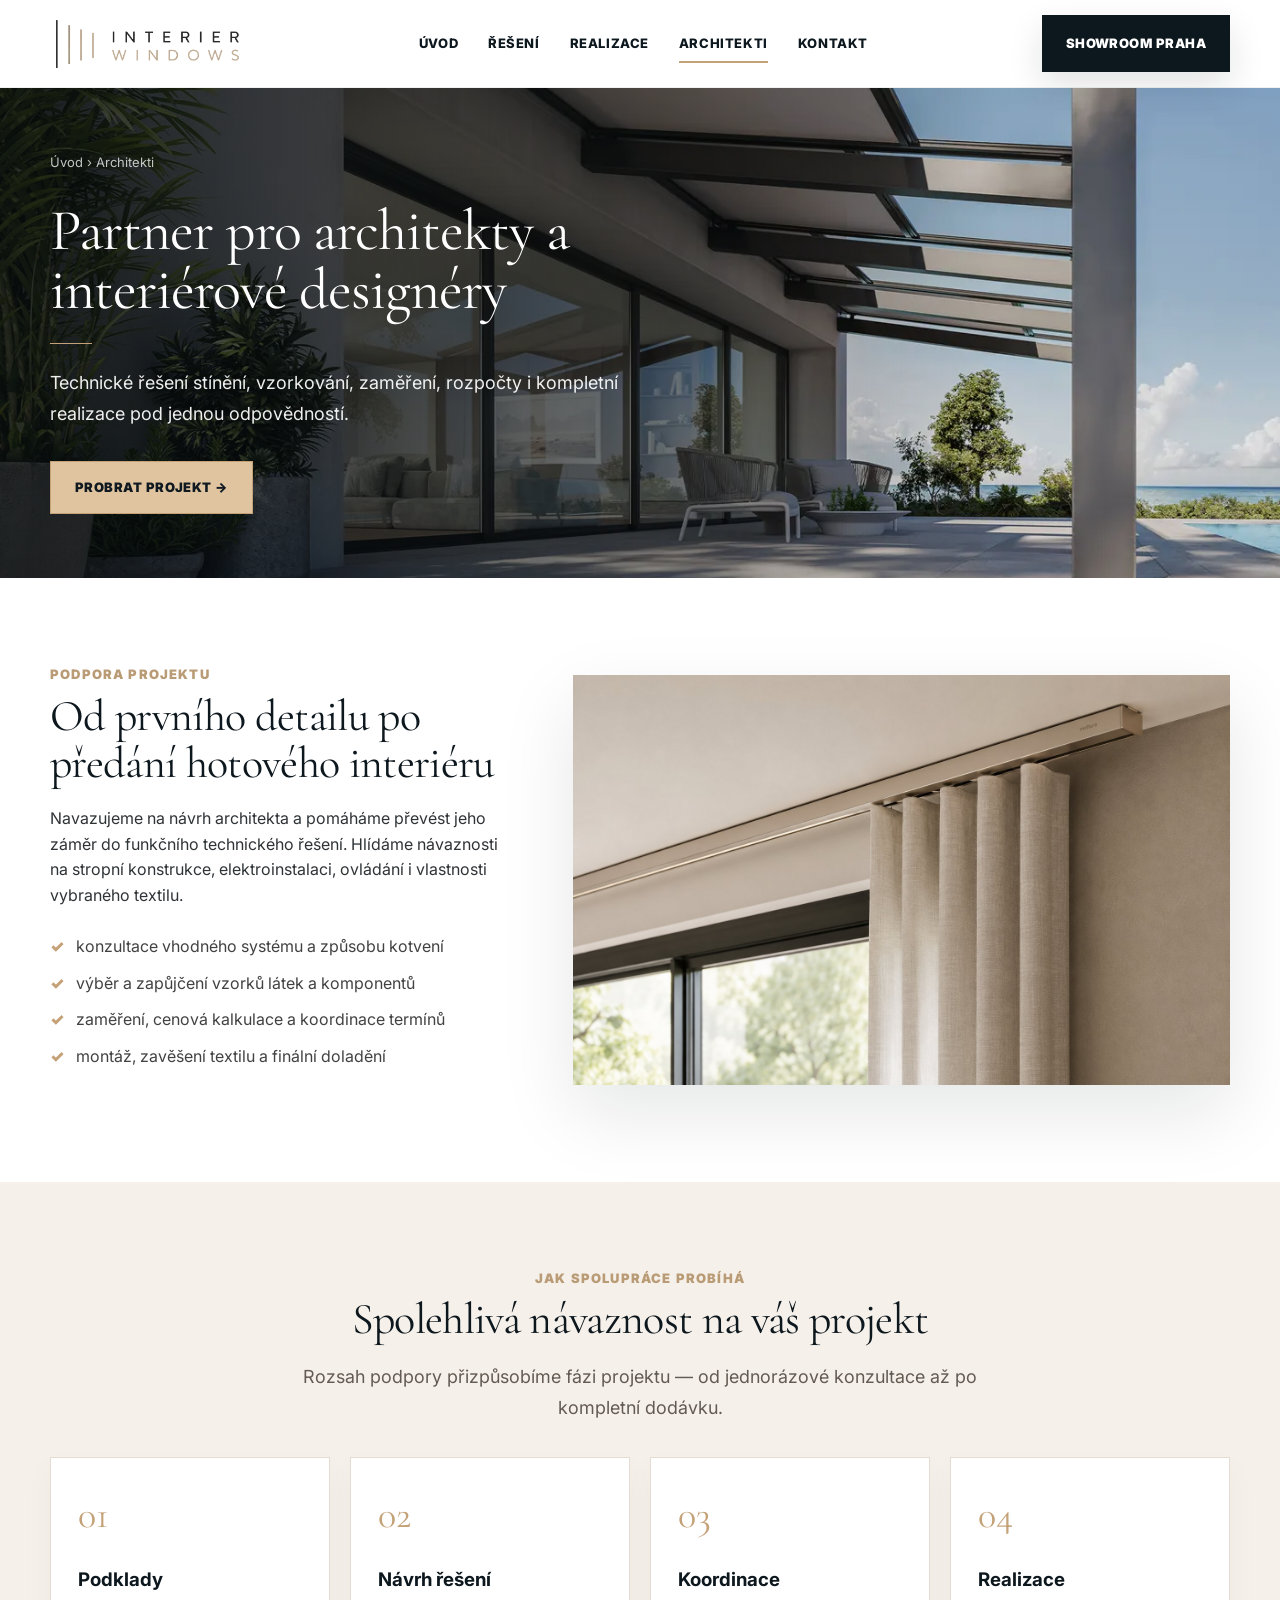
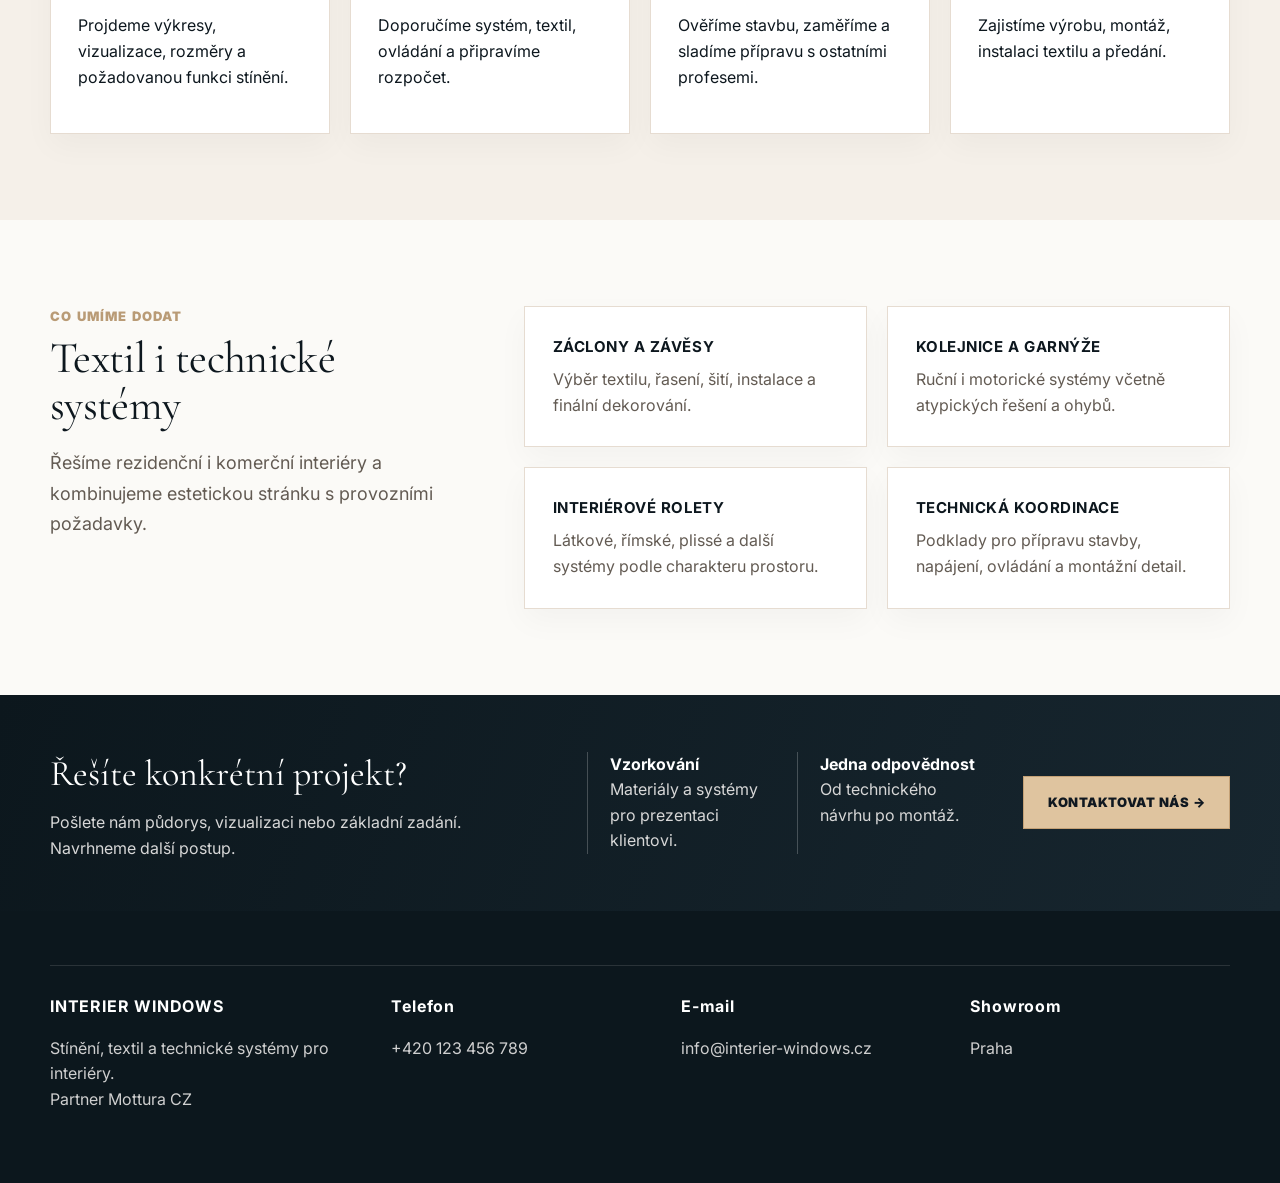
==== commit a7f7339a: "Add files via upload" ====
--- a/architekti.html
+++ b/architekti.html
@@ -1,356 +1,116 @@
-<!DOCTYPE html>
+<!doctype html>
 <html lang="cs">
- <head>
-  <meta charset="utf-8"/>
-  <meta content="width=device-width,initial-scale=1" name="viewport"/>
-  <meta content="Architekti – Interier Windows" name="description"/>
-  <title>
-   Architekti | Interier Windows
-  </title>
-  <link href="style.css" rel="stylesheet"/>
- </head>
- <body>
+<head>
+  <meta charset="utf-8">
+  <meta name="viewport" content="width=device-width, initial-scale=1">
+  <meta name="description" content="Technická a realizační podpora pro architekty a interiérové designéry – Interier Windows.">
+  <title>Pro architekty a designéry | Interier Windows</title>
+  <link rel="stylesheet" href="style.css">
+</head>
+
+<body>
   <header class="topbar">
-   <div class="wrap nav">
-    <a class="brand" href="index.html">
-     <img alt="Interier Windows" class="logo" src="assets/img/logo/interier-windows-logo-transparent.png"/>
-    </a>
-    <button aria-label="Menu" class="hamb">
-     ☰
-    </button>
-    <nav class="menu">
-     <a href="index.html">
-      Úvod
-     </a>
-     <a href="sluzby.html">
-      Řešení
-     </a>
-     <a href="realizace.html">
-      Realizace
-     </a>
-     <a class="active" href="architekti.html">
-      Architekti
-     </a>
-     <a href="kontakt.html">
-      Kontakt
-     </a>
-    </nav>
-    <a class="showroom" href="kontakt.html#showroom">
-     Showroom Praha
-    </a>
-   </div>
+    <div class="wrap nav">
+      <a class="brand" href="index.html" aria-label="Interier Windows – úvodní stránka">
+        <img class="logo" src="assets/img/logo/interier-windows-logo-transparent.png" alt="Interier Windows">
+      </a>
+
+      <button class="hamb" type="button" aria-label="Otevřít menu" aria-expanded="false" aria-controls="main-menu">☰</button>
+
+      <nav class="menu" id="main-menu" aria-label="Hlavní navigace">
+        <a href="index.html">Úvod</a>
+        <a href="sluzby.html">Řešení</a>
+        <a href="realizace.html">Realizace</a>
+        <a class="active" href="architekti.html" aria-current="page">Architekti</a>
+        <a href="kontakt.html">Kontakt</a>
+      </nav>
+
+      <a class="showroom" href="kontakt.html#showroom">Showroom Praha</a>
+    </div>
   </header>
+
   <main>
-   <section class="hero page" style="--hero:url('assets/img/hero/nahled-2.webp')">
-    <div class="wrap">
-     <div class="crumb">
-      Úvod › Architekti
-     </div>
-     <h1>
-      Partner pro vaše projekty
-     </h1>
-     <div class="line">
-     </div>
-     <p>
-      Pomáháme architektům a projektantům dotáhnout stínění technicky, esteticky i realizačně.
-     </p>
-     <div class="actions">
-      <a class="btn" href="kontakt.html">
-       Spolupracovat s námi →
-      </a>
-      <a class="btn ghost" href="realizace.html">
-       Reference projektů →
-      </a>
-     </div>
+    <section class="hero page" style="--hero: url('assets/img/hero/nahled-3.webp')">
+      <div class="wrap">
+        <div class="crumb">Úvod › Architekti</div>
+        <h1>Partner pro architekty a interiérové designéry</h1>
+        <div class="line"></div>
+        <p>Technické řešení stínění, vzorkování, zaměření, rozpočty i kompletní realizace pod jednou odpovědností.</p>
+        <a class="btn" href="kontakt.html">Probrat projekt →</a>
+      </div>
+    </section>
+
+    <section class="section white">
+      <div class="wrap split">
+        <div class="text reveal">
+          <div class="eyebrow">Podpora projektu</div>
+          <h2>Od prvního detailu po předání hotového interiéru</h2>
+          <p>Navazujeme na návrh architekta a pomáháme převést jeho záměr do funkčního technického řešení. Hlídáme návaznosti na stropní konstrukce, elektroinstalaci, ovládání i vlastnosti vybraného textilu.</p>
+          <ul class="ticks">
+            <li>konzultace vhodného systému a způsobu kotvení</li>
+            <li>výběr a zapůjčení vzorků látek a komponentů</li>
+            <li>zaměření, cenová kalkulace a koordinace termínů</li>
+            <li>montáž, zavěšení textilu a finální doladění</li>
+          </ul>
+        </div>
+        <img class="reveal" src="assets/img/products/kolejnice.jpg" alt="Detail technického řešení interiérové kolejnice">
+      </div>
+    </section>
+
+    <section class="section stone">
+      <div class="wrap center">
+        <div class="eyebrow">Jak spolupráce probíhá</div>
+        <h2>Spolehlivá návaznost na váš projekt</h2>
+        <p class="lead">Rozsah podpory přizpůsobíme fázi projektu — od jednorázové konzultace až po kompletní dodávku.</p>
+        <div class="process process-clean">
+          <div><h3>Podklady</h3><p>Projdeme výkresy, vizualizace, rozměry a požadovanou funkci stínění.</p></div>
+          <div><h3>Návrh řešení</h3><p>Doporučíme systém, textil, ovládání a připravíme rozpočet.</p></div>
+          <div><h3>Koordinace</h3><p>Ověříme stavbu, zaměříme a sladíme přípravu s ostatními profesemi.</p></div>
+          <div><h3>Realizace</h3><p>Zajistíme výrobu, montáž, instalaci textilu a předání.</p></div>
+        </div>
+      </div>
+    </section>
+
+    <section class="section">
+      <div class="wrap architect-grid">
+        <div>
+          <div class="eyebrow">Co umíme dodat</div>
+          <h2>Textil i technické systémy</h2>
+          <p class="lead">Řešíme rezidenční i komerční interiéry a kombinujeme estetickou stránku s provozními požadavky.</p>
+        </div>
+        <div class="architect-services">
+          <article><h3>Záclony a závěsy</h3><p>Výběr textilu, řasení, šití, instalace a finální dekorování.</p></article>
+          <article><h3>Kolejnice a garnýže</h3><p>Ruční i motorické systémy včetně atypických řešení a ohybů.</p></article>
+          <article><h3>Interiérové rolety</h3><p>Látkové, římské, plissé a další systémy podle charakteru prostoru.</p></article>
+          <article><h3>Technická koordinace</h3><p>Podklady pro přípravu stavby, napájení, ovládání a montážní detail.</p></article>
+        </div>
+      </div>
+    </section>
+
+    <section class="cta-band">
+      <div class="wrap cta-grid">
+        <div>
+          <h2>Řešíte konkrétní projekt?</h2>
+          <p>Pošlete nám půdorys, vizualizaci nebo základní zadání. Navrhneme další postup.</p>
+        </div>
+        <div class="mini">
+          <div><strong>Vzorkování</strong><p>Materiály a systémy pro prezentaci klientovi.</p></div>
+          <div><strong>Jedna odpovědnost</strong><p>Od technického návrhu po montáž.</p></div>
+        </div>
+        <a class="btn" href="kontakt.html">Kontaktovat nás →</a>
+      </div>
+    </section>
+  </main>
+
+  <footer class="footer">
+    <div class="wrap footer-grid">
+      <div><strong>INTERIER WINDOWS</strong><p>Stínění, textil a technické systémy pro interiéry.<br><a href="https://motturacz.cz" target="_blank" rel="noopener noreferrer">Partner Mottura CZ</a></p></div>
+      <div><strong>Telefon</strong><p>+420 123 456 789</p></div>
+      <div><strong>E-mail</strong><p>info@interier-windows.cz</p></div>
+      <div><strong>Showroom</strong><p>Praha</p></div>
     </div>
-   </section>
-   <section class="features">
-    <div class="wrap feature-grid">
-     <div class="feature">
-      <div class="ico">
-       ♙
-      </div>
-      <div>
-       <h3>
-        Individuální přístup
-       </h3>
-       <p>
-        Návrh řešení pro váš projekt.
-       </p>
-      </div>
-     </div>
-     <div class="feature">
-      <div class="ico">
-       ✎
-      </div>
-      <div>
-       <h3>
-        Technická podpora
-       </h3>
-       <p>
-        Konzultace, výkresy, detaily.
-       </p>
-      </div>
-     </div>
-     <div class="feature">
-      <div class="ico">
-       □
-      </div>
-      <div>
-       <h3>
-        Vzorky a materiály
-       </h3>
-       <p>
-        Látky, katalogy a systémy.
-       </p>
-      </div>
-     </div>
-     <div class="feature">
-      <div class="ico">
-       ◇
-      </div>
-      <div>
-       <h3>
-        Spolehlivá realizace
-       </h3>
-       <p>
-        Výroba, dodání, montáž.
-       </p>
-      </div>
-     </div>
-    </div>
-   </section>
-   <section class="section">
-    <div class="wrap split">
-     <div class="text">
-      <div class="eyebrow">
-       Proč spolupracovat
-      </div>
-      <h2>
-       Rozumíme architektuře i technickým detailům
-      </h2>
-      <p>
-       Naše řešení respektují architekturu prostoru a přinášejí komfort, soukromí i energetickou efektivitu. Hlídáme funkčnost, estetiku i proveditelnost.
-      </p>
-      <ul class="ticks">
-       <li>
-        technické konzultace už ve fázi návrhu
-       </li>
-       <li>
-        řešení pro rezidenční i komerční projekty
-       </li>
-       <li>
-        motorické systémy a inteligentní ovládání
-       </li>
-       <li>
-        vzorky látek a povrchových úprav
-       </li>
-      </ul>
-      <a class="btn dark" href="kontakt.html">
-       Konzultovat projekt →
-      </a>
-     </div>
-     <img alt="Technické podklady" src="assets/img/products/kolejnice.jpg"/>
-    </div>
-   </section>
-   <section class="section stone">
-    <div class="wrap center">
-     <div class="eyebrow">
-      Jak probíhá spolupráce
-     </div>
-     <h2>
-      Od prvního zadání po hotovou montáž
-     </h2>
-     <p class="lead">
-      Místo obecných podkladů ukazujeme jasný postup. Architekt i klient hned ví, co bude následovat a kde řešíme technické detaily.
-     </p>
-     <div class="process process-clean">
-      <div>
-       <h3>
-        Zadání projektu
-       </h3>
-       <p>
-        Projdemе typ prostoru, požadavky na světlo, soukromí, akustiku a technické možnosti.
-       </p>
-      </div>
-      <div>
-       <h3>
-        Návrh řešení
-       </h3>
-       <p>
-        Doporučíme vhodný systém, látku, způsob ovládání a návaznost na interiér.
-       </p>
-      </div>
-      <div>
-       <h3>
-        Zaměření a nabídka
-       </h3>
-       <p>
-        Upřesníme rozměry, montážní detaily, rozsah dodávky a orientační rozpočet.
-       </p>
-      </div>
-      <div>
-       <h3>
-        Realizace
-       </h3>
-       <p>
-        Zajistíme výrobu, montáž, zavěšení textilu a finální doladění na místě.
-       </p>
-      </div>
-     </div>
-    </div>
-   </section>
-   <section class="section stone">
-    <div class="wrap">
-     <div class="center">
-      <div class="eyebrow">
-       Pro architekty a projektanty
-      </div>
-      <h2>
-       Technická spolupráce bez zbytečných prodlev
-      </h2>
-      <p class="lead">
-       U projektů řešíme nejen vzhled, ale hlavně detail: nosnost, typ kolejnice, způsob montáže, motoriku, návaznost na elektro a dostupnost materiálů.
-      </p>
-     </div>
-     <div class="trust-list" style="margin-top:34px">
-      <div>
-       <strong>
-        Vzorky a materiály
-       </strong>
-       <p>
-        Pomůžeme s výběrem látek, barev a technických variant podle zadání interiéru.
-       </p>
-      </div>
-      <div>
-       <strong>
-        Technické konzultace
-       </strong>
-       <p>
-        Navrhneme vhodný systém a upozorníme na riziková místa ještě před realizací.
-       </p>
-      </div>
-      <div>
-       <strong>
-        Koordinace realizace
-       </strong>
-       <p>
-        Zaměření, dodání a montáž řešíme tak, aby navazovaly na harmonogram projektu.
-       </p>
-      </div>
-      <div>
-       <strong>
-        Mottura zázemí
-       </strong>
-       <p>
-        U technických systémů navazujeme na kvalitní produkty Mottura a jejich katalogové možnosti.
-       </p>
-      </div>
-     </div>
-    </div>
-   </section>
-   <section class="section mottura-panel">
-    <div class="wrap split">
-     <div class="text">
-      <div class="eyebrow">
-       Technické zázemí Mottura
-      </div>
-      <h2>
-       Prémiové systémy pro technicky náročné projekty
-      </h2>
-      <p>
-       Pro kolejnice, garnýže a motorické systémy využíváme technické zázemí Mottura. Díky tomu umíme řešit i atypická okna, skryté detaily, motorické ovládání a návaznost na elektro nebo chytrou domácnost.
-      </p>
-      <ul class="ticks">
-       <li>
-        kolejnice a garnýže pro rezidenční i komerční interiéry
-       </li>
-       <li>
-        motorické systémy a technické řešení atypů
-       </li>
-       <li>
-        katalogové možnosti pro návrh i specifikaci
-       </li>
-       <li>
-        propojení na český informační web Mottura CZ
-       </li>
-      </ul>
-      <a class="btn dark" href="https://vojtiiik2.github.io/Mottura-Czech-Republic/" rel="noopener" target="_blank">
-       Zobrazit systémy Mottura →
-      </a>
-     </div>
-     <div class="mottura-card">
-      <strong>
-       MOTTURA CZ
-      </strong>
-      <p>
-       Technické systémy, katalogy a produktové informace k řešením Mottura v České republice.
-      </p>
-      <a href="https://vojtiiik2.github.io/Mottura-Czech-Republic/" rel="noopener" target="_blank">
-       Přejít na Mottura Czech Republic →
-      </a>
-     </div>
-    </div>
-   </section>
-   <section class="cta-band">
-    <div class="wrap cta-grid">
-     <div>
-      <h2>
-       Máte projekt, kde se řeší stínění?
-      </h2>
-      <p>
-       Pošlete půdorys, řezy nebo základní rozměry. Navrhneme směr technického řešení.
-      </p>
-     </div>
-     <div>
-     </div>
-     <a class="btn" href="kontakt.html">
-      Kontaktovat nás →
-     </a>
-    </div>
-   </section>
-  </main>
-  <footer class="footer">
-   <div class="wrap footer-grid">
-    <div>
-     <strong>
-      INTERIER WINDOWS
-     </strong>
-     <p>
-      Stínění, textil a technické systémy pro interiéry.
-      <br/>
-      <a href="https://vojtiiik2.github.io/Mottura-Czech-Republic/" rel="noopener" target="_blank">
-       Oficiální partner Mottura Czech Republic
-      </a>
-     </p>
-    </div>
-    <div>
-     <strong>
-      Telefon
-     </strong>
-     <p>
-      +420 123 456 789
-     </p>
-    </div>
-    <div>
-     <strong>
-      E-mail
-     </strong>
-     <p>
-      info@interier-windows.cz
-     </p>
-    </div>
-    <div>
-     <strong>
-      Showroom
-     </strong>
-     <p>
-      Praha
-     </p>
-    </div>
-   </div>
   </footer>
-  <script src="app.js">
-  </script>
- </body>
+
+  <script src="app.js"></script>
+</body>
 </html>
--- a/style.css
+++ b/style.css
@@ -36,3 +36,14 @@
 .mottura-card a{color:var(--gold2);font-weight:900;text-transform:uppercase;font-size:13px;letter-spacing:.04em}
 .footer a:hover{color:var(--gold2)}
 @media(max-width:980px){.hero-note{font-size:12px;margin-top:-6px}.mottura-card{padding:30px}.mottura-card strong{font-size:28px}}
+
+/* Stránka pro architekty */
+.architect-grid{display:grid;grid-template-columns:.8fr 1.4fr;gap:70px;align-items:start}
+.architect-services{display:grid;grid-template-columns:repeat(2,1fr);gap:20px}
+.architect-services article{background:#fff;border:1px solid var(--line);padding:28px;box-shadow:0 12px 30px rgba(13,23,30,.035)}
+.architect-services h3{margin:0 0 8px;font-size:15px;text-transform:uppercase;letter-spacing:.035em}
+.architect-services p{margin:0;color:var(--muted)}
+
+/* Přístupnost: respektování systémového nastavení omezených animací */
+@media(prefers-reduced-motion:reduce){html{scroll-behavior:auto}.reveal{opacity:1;transform:none;transition:none}.hero-bg{transition:none;transform:none}.btn,.card,.service-tile img{transition:none}}
+@media(max-width:980px){.architect-grid,.architect-services{grid-template-columns:1fr}.architect-grid{gap:32px}}
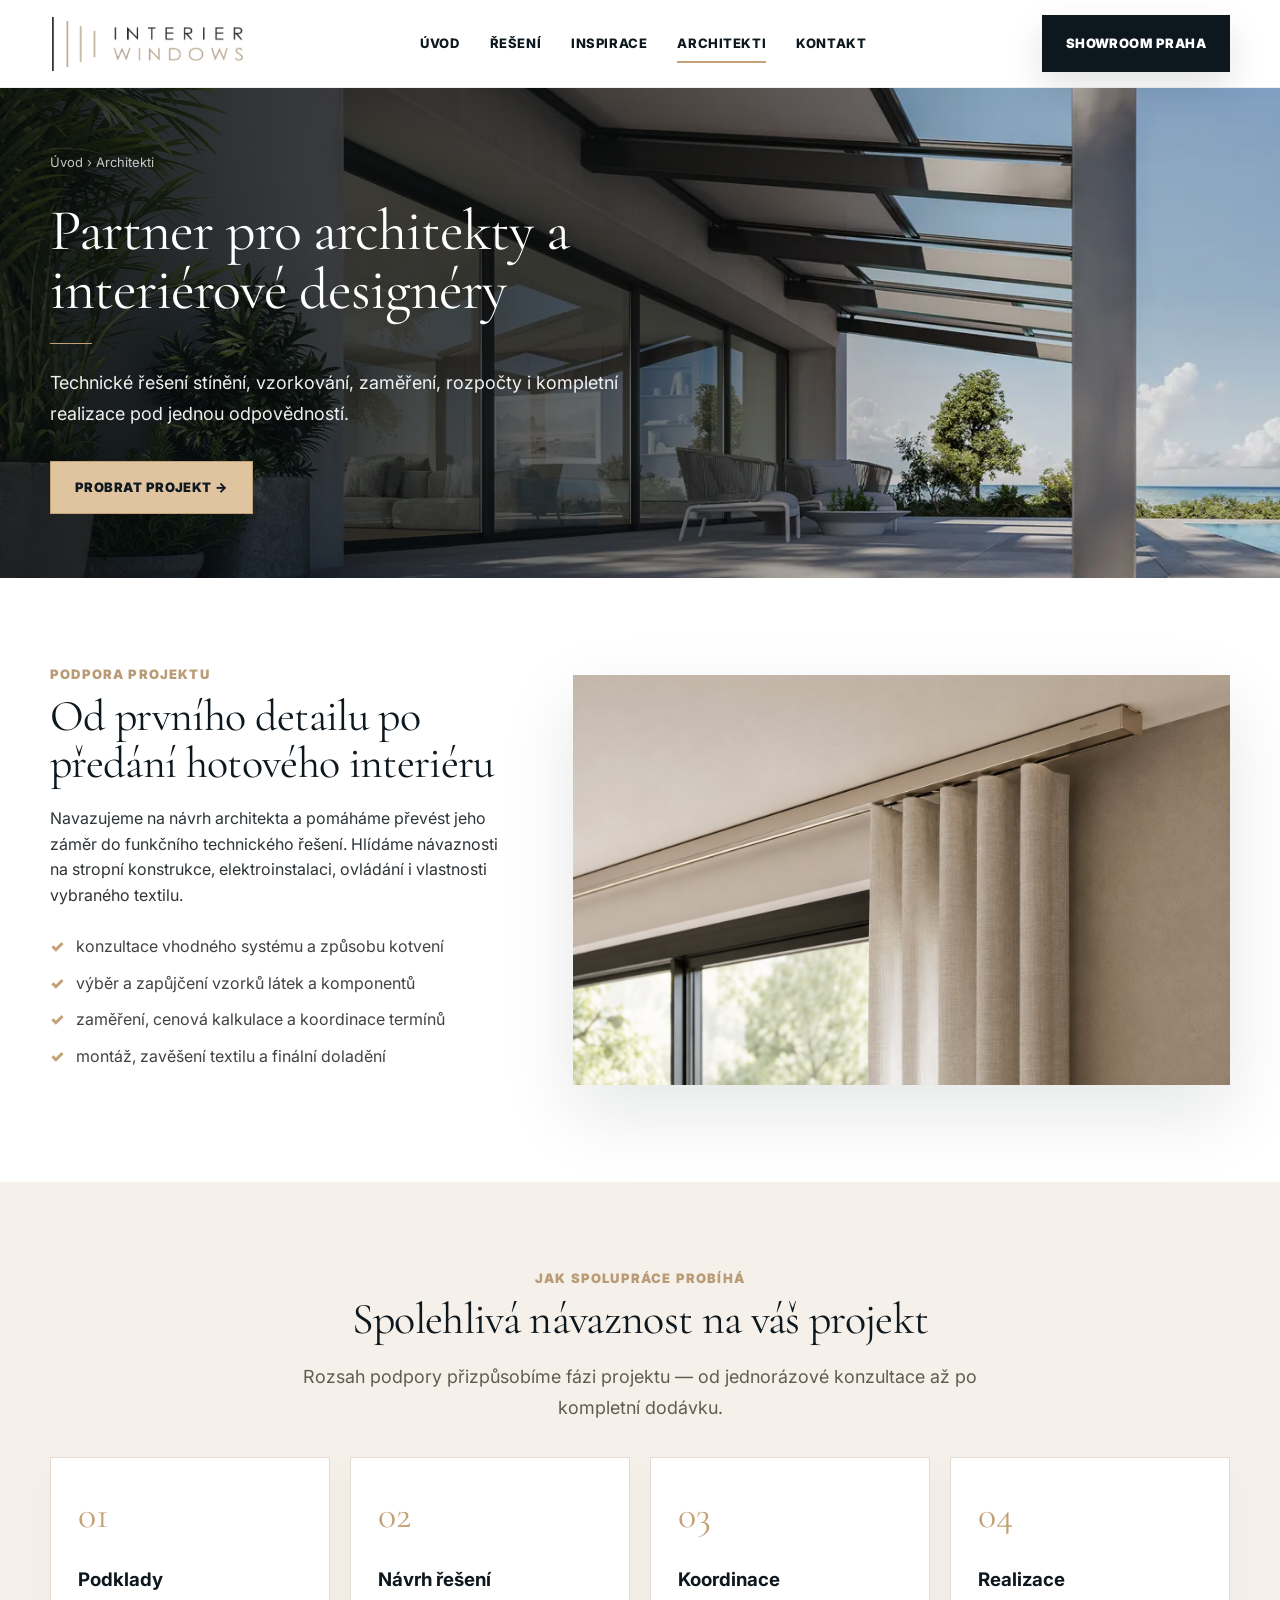
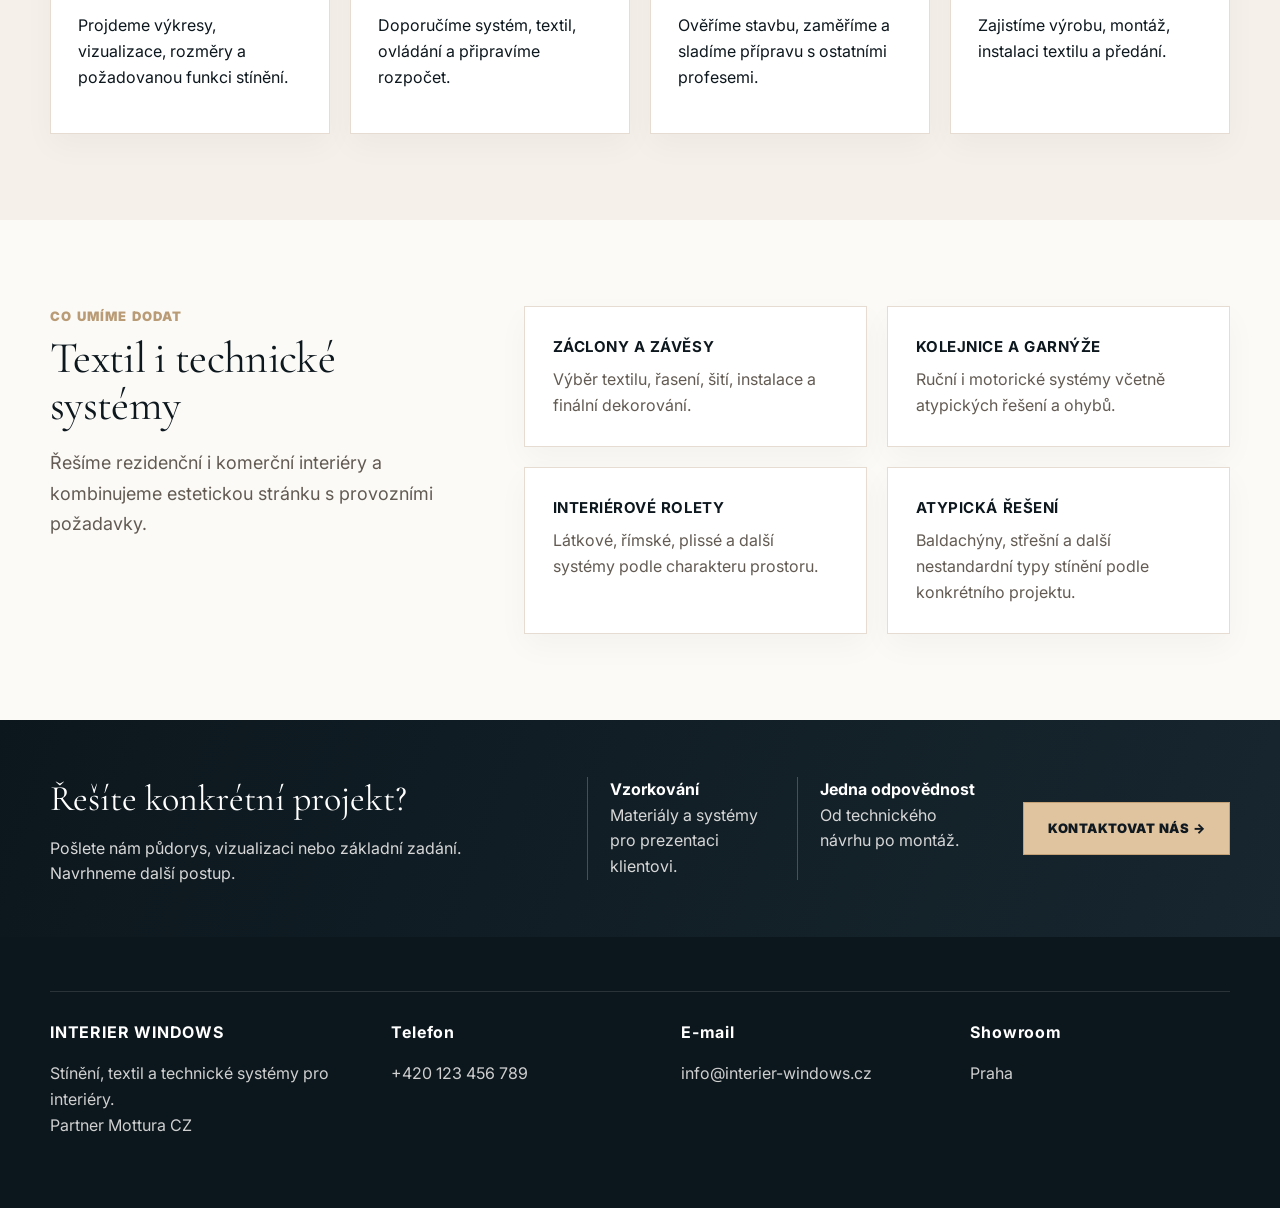
==== commit 5270889a: "Add files via upload" ====
--- a/architekti.html
+++ b/architekti.html
@@ -1,116 +1,221 @@
 <!doctype html>
 <html lang="cs">
-<head>
-  <meta charset="utf-8">
-  <meta name="viewport" content="width=device-width, initial-scale=1">
-  <meta name="description" content="Technická a realizační podpora pro architekty a interiérové designéry – Interier Windows.">
-  <title>Pro architekty a designéry | Interier Windows</title>
-  <link rel="stylesheet" href="style.css">
-</head>
-
-<body>
-  <header class="topbar">
-    <div class="wrap nav">
-      <a class="brand" href="index.html" aria-label="Interier Windows – úvodní stránka">
-        <img class="logo" src="assets/img/logo/interier-windows-logo-transparent.png" alt="Interier Windows">
-      </a>
-
-      <button class="hamb" type="button" aria-label="Otevřít menu" aria-expanded="false" aria-controls="main-menu">☰</button>
-
-      <nav class="menu" id="main-menu" aria-label="Hlavní navigace">
-        <a href="index.html">Úvod</a>
-        <a href="sluzby.html">Řešení</a>
-        <a href="realizace.html">Realizace</a>
-        <a class="active" href="architekti.html" aria-current="page">Architekti</a>
-        <a href="kontakt.html">Kontakt</a>
-      </nav>
-
-      <a class="showroom" href="kontakt.html#showroom">Showroom Praha</a>
-    </div>
-  </header>
-
-  <main>
-    <section class="hero page" style="--hero: url('assets/img/hero/nahled-3.webp')">
-      <div class="wrap">
-        <div class="crumb">Úvod › Architekti</div>
-        <h1>Partner pro architekty a interiérové designéry</h1>
-        <div class="line"></div>
-        <p>Technické řešení stínění, vzorkování, zaměření, rozpočty i kompletní realizace pod jednou odpovědností.</p>
-        <a class="btn" href="kontakt.html">Probrat projekt →</a>
+  <head>
+    <meta charset="utf-8" />
+    <meta name="viewport" content="width=device-width, initial-scale=1" />
+    <meta
+      name="description"
+      content="Technická a realizační podpora pro architekty a interiérové designéry – Interier Windows."
+    />
+    <title>Pro architekty a designéry | Interier Windows</title>
+    <link rel="stylesheet" href="style.css" />
+  </head>
+
+  <body>
+    <header class="topbar">
+      <div class="wrap nav">
+        <a
+          class="brand"
+          href="index.html"
+          aria-label="Interier Windows – úvodní stránka"
+        >
+          <img
+            class="logo"
+            src="assets/img/logo/interier-windows-logo.png"
+            alt="Interier Windows"
+          />
+        </a>
+
+        <button
+          class="hamb"
+          type="button"
+          aria-label="Otevřít menu"
+          aria-expanded="false"
+          aria-controls="main-menu"
+        >
+          ☰
+        </button>
+
+        <nav class="menu" id="main-menu" aria-label="Hlavní navigace">
+          <a href="index.html">Úvod</a>
+          <a href="sluzby.html">Řešení</a>
+          <a href="inspirace.html">Inspirace</a>
+          <a class="active" href="architekti.html" aria-current="page"
+            >Architekti</a
+          >
+          <a href="kontakt.html">Kontakt</a>
+        </nav>
+
+        <a class="showroom" href="kontakt.html#showroom">Showroom Praha</a>
       </div>
-    </section>
-
-    <section class="section white">
-      <div class="wrap split">
-        <div class="text reveal">
-          <div class="eyebrow">Podpora projektu</div>
-          <h2>Od prvního detailu po předání hotového interiéru</h2>
-          <p>Navazujeme na návrh architekta a pomáháme převést jeho záměr do funkčního technického řešení. Hlídáme návaznosti na stropní konstrukce, elektroinstalaci, ovládání i vlastnosti vybraného textilu.</p>
-          <ul class="ticks">
-            <li>konzultace vhodného systému a způsobu kotvení</li>
-            <li>výběr a zapůjčení vzorků látek a komponentů</li>
-            <li>zaměření, cenová kalkulace a koordinace termínů</li>
-            <li>montáž, zavěšení textilu a finální doladění</li>
-          </ul>
-        </div>
-        <img class="reveal" src="assets/img/products/kolejnice.jpg" alt="Detail technického řešení interiérové kolejnice">
+    </header>
+
+    <main>
+      <section class="hero page hero--image-3">
+        <div class="wrap">
+          <div class="crumb">Úvod › Architekti</div>
+          <h1>Partner pro architekty a interiérové designéry</h1>
+          <div class="line"></div>
+          <p>
+            Technické řešení stínění, vzorkování, zaměření, rozpočty i kompletní
+            realizace pod jednou odpovědností.
+          </p>
+          <a class="btn" href="kontakt.html">Probrat projekt →</a>
+        </div>
+      </section>
+
+      <section class="section white">
+        <div class="wrap split">
+          <div class="text reveal">
+            <div class="eyebrow">Podpora projektu</div>
+            <h2>Od prvního detailu po předání hotového interiéru</h2>
+            <p>
+              Navazujeme na návrh architekta a pomáháme převést jeho záměr do
+              funkčního technického řešení. Hlídáme návaznosti na stropní
+              konstrukce, elektroinstalaci, ovládání i vlastnosti vybraného
+              textilu.
+            </p>
+            <ul class="ticks">
+              <li>konzultace vhodného systému a způsobu kotvení</li>
+              <li>výběr a zapůjčení vzorků látek a komponentů</li>
+              <li>zaměření, cenová kalkulace a koordinace termínů</li>
+              <li>montáž, zavěšení textilu a finální doladění</li>
+            </ul>
+          </div>
+          <img
+            class="reveal"
+            src="assets/img/products/kolejnice.jpg"
+            alt="Detail technického řešení interiérové kolejnice"
+          />
+        </div>
+      </section>
+
+      <section class="section stone">
+        <div class="wrap center">
+          <div class="eyebrow">Jak spolupráce probíhá</div>
+          <h2>Spolehlivá návaznost na váš projekt</h2>
+          <p class="lead">
+            Rozsah podpory přizpůsobíme fázi projektu — od jednorázové
+            konzultace až po kompletní dodávku.
+          </p>
+          <div class="process process-clean">
+            <div>
+              <h3>Podklady</h3>
+              <p>
+                Projdeme výkresy, vizualizace, rozměry a požadovanou funkci
+                stínění.
+              </p>
+            </div>
+            <div>
+              <h3>Návrh řešení</h3>
+              <p>Doporučíme systém, textil, ovládání a připravíme rozpočet.</p>
+            </div>
+            <div>
+              <h3>Koordinace</h3>
+              <p>
+                Ověříme stavbu, zaměříme a sladíme přípravu s ostatními
+                profesemi.
+              </p>
+            </div>
+            <div>
+              <h3>Realizace</h3>
+              <p>Zajistíme výrobu, montáž, instalaci textilu a předání.</p>
+            </div>
+          </div>
+        </div>
+      </section>
+
+      <section class="section">
+        <div class="wrap architect-grid">
+          <div>
+            <div class="eyebrow">Co umíme dodat</div>
+            <h2>Textil i technické systémy</h2>
+            <p class="lead">
+              Řešíme rezidenční i komerční interiéry a kombinujeme estetickou
+              stránku s provozními požadavky.
+            </p>
+          </div>
+          <div class="architect-services">
+            <article>
+              <h3>Záclony a závěsy</h3>
+              <p>
+                Výběr textilu, řasení, šití, instalace a finální dekorování.
+              </p>
+            </article>
+            <article>
+              <h3>Kolejnice a garnýže</h3>
+              <p>Ruční i motorické systémy včetně atypických řešení a ohybů.</p>
+            </article>
+            <article>
+              <h3>Interiérové rolety</h3>
+              <p>
+                Látkové, římské, plissé a další systémy podle charakteru
+                prostoru.
+              </p>
+            </article>
+            <article>
+              <h3>Atypická řešení</h3>
+              <p>
+                Baldachýny, střešní a další nestandardní typy stínění podle
+                konkrétního projektu.
+              </p>
+            </article>
+          </div>
+        </div>
+      </section>
+
+      <section class="cta-band">
+        <div class="wrap cta-grid">
+          <div>
+            <h2>Řešíte konkrétní projekt?</h2>
+            <p>
+              Pošlete nám půdorys, vizualizaci nebo základní zadání. Navrhneme
+              další postup.
+            </p>
+          </div>
+          <div class="mini">
+            <div>
+              <strong>Vzorkování</strong>
+              <p>Materiály a systémy pro prezentaci klientovi.</p>
+            </div>
+            <div>
+              <strong>Jedna odpovědnost</strong>
+              <p>Od technického návrhu po montáž.</p>
+            </div>
+          </div>
+          <a class="btn" href="kontakt.html">Kontaktovat nás →</a>
+        </div>
+      </section>
+    </main>
+
+    <footer class="footer">
+      <div class="wrap footer-grid">
+        <div>
+          <strong>INTERIER WINDOWS</strong>
+          <p>
+            Stínění, textil a technické systémy pro interiéry.<br /><a
+              href="https://motturacz.cz"
+              target="_blank"
+              rel="noopener noreferrer"
+              >Partner Mottura CZ</a
+            >
+          </p>
+        </div>
+        <div>
+          <strong>Telefon</strong>
+          <p>+420 123 456 789</p>
+        </div>
+        <div>
+          <strong>E-mail</strong>
+          <p>info@interier-windows.cz</p>
+        </div>
+        <div>
+          <strong>Showroom</strong>
+          <p>Praha</p>
+        </div>
       </div>
-    </section>
-
-    <section class="section stone">
-      <div class="wrap center">
-        <div class="eyebrow">Jak spolupráce probíhá</div>
-        <h2>Spolehlivá návaznost na váš projekt</h2>
-        <p class="lead">Rozsah podpory přizpůsobíme fázi projektu — od jednorázové konzultace až po kompletní dodávku.</p>
-        <div class="process process-clean">
-          <div><h3>Podklady</h3><p>Projdeme výkresy, vizualizace, rozměry a požadovanou funkci stínění.</p></div>
-          <div><h3>Návrh řešení</h3><p>Doporučíme systém, textil, ovládání a připravíme rozpočet.</p></div>
-          <div><h3>Koordinace</h3><p>Ověříme stavbu, zaměříme a sladíme přípravu s ostatními profesemi.</p></div>
-          <div><h3>Realizace</h3><p>Zajistíme výrobu, montáž, instalaci textilu a předání.</p></div>
-        </div>
-      </div>
-    </section>
-
-    <section class="section">
-      <div class="wrap architect-grid">
-        <div>
-          <div class="eyebrow">Co umíme dodat</div>
-          <h2>Textil i technické systémy</h2>
-          <p class="lead">Řešíme rezidenční i komerční interiéry a kombinujeme estetickou stránku s provozními požadavky.</p>
-        </div>
-        <div class="architect-services">
-          <article><h3>Záclony a závěsy</h3><p>Výběr textilu, řasení, šití, instalace a finální dekorování.</p></article>
-          <article><h3>Kolejnice a garnýže</h3><p>Ruční i motorické systémy včetně atypických řešení a ohybů.</p></article>
-          <article><h3>Interiérové rolety</h3><p>Látkové, římské, plissé a další systémy podle charakteru prostoru.</p></article>
-          <article><h3>Technická koordinace</h3><p>Podklady pro přípravu stavby, napájení, ovládání a montážní detail.</p></article>
-        </div>
-      </div>
-    </section>
-
-    <section class="cta-band">
-      <div class="wrap cta-grid">
-        <div>
-          <h2>Řešíte konkrétní projekt?</h2>
-          <p>Pošlete nám půdorys, vizualizaci nebo základní zadání. Navrhneme další postup.</p>
-        </div>
-        <div class="mini">
-          <div><strong>Vzorkování</strong><p>Materiály a systémy pro prezentaci klientovi.</p></div>
-          <div><strong>Jedna odpovědnost</strong><p>Od technického návrhu po montáž.</p></div>
-        </div>
-        <a class="btn" href="kontakt.html">Kontaktovat nás →</a>
-      </div>
-    </section>
-  </main>
-
-  <footer class="footer">
-    <div class="wrap footer-grid">
-      <div><strong>INTERIER WINDOWS</strong><p>Stínění, textil a technické systémy pro interiéry.<br><a href="https://motturacz.cz" target="_blank" rel="noopener noreferrer">Partner Mottura CZ</a></p></div>
-      <div><strong>Telefon</strong><p>+420 123 456 789</p></div>
-      <div><strong>E-mail</strong><p>info@interier-windows.cz</p></div>
-      <div><strong>Showroom</strong><p>Praha</p></div>
-    </div>
-  </footer>
-
-  <script src="app.js"></script>
-</body>
+    </footer>
+
+    <script src="app.js"></script>
+  </body>
 </html>
--- a/style.css
+++ b/style.css
@@ -1,49 +1,1133 @@
-@import url('https://fonts.googleapis.com/css2?family=Cormorant+Garamond:wght@400;500;600&family=Inter:wght@400;500;600;700;800;900&display=swap');
-:root{--ink:#0d171e;--ink2:#14242c;--stone:#f5f0e9;--soft:#fbfaf7;--white:#fff;--line:#e6dcd1;--muted:#635b53;--gold:#c4a176;--gold2:#dfc49f;--serif:Georgia,'Times New Roman',serif;--sans:Inter,Arial,sans-serif;--shadow:0 28px 70px rgba(14,20,24,.10)}
-*{box-sizing:border-box}html{scroll-behavior:smooth}body{margin:0;font-family:var(--sans);color:var(--ink);background:var(--soft);font-size:16px;line-height:1.6;-webkit-font-smoothing:antialiased}a{text-decoration:none;color:inherit}img{display:block;max-width:100%}.wrap{width:min(1180px,calc(100% - 56px));margin:auto}.topbar{height:92px;background:rgba(255,255,255,.94);backdrop-filter:blur(16px);border-bottom:1px solid rgba(0,0,0,.06);position:sticky;top:0;z-index:50}.nav{height:100%;display:flex;align-items:center;justify-content:space-between;gap:28px}.brand{display:flex;align-items:center}.logo{width:210px;max-height:58px;object-fit:contain}.menu{display:flex;align-items:center;gap:30px;font-size:13px;font-weight:800;letter-spacing:.045em;text-transform:uppercase}.menu a{position:relative;padding:36px 0}.menu a:after{content:"";position:absolute;left:0;right:0;bottom:27px;height:2px;background:var(--gold);transform:scaleX(0);transition:.25s}.menu a.active:after,.menu a:hover:after{transform:scaleX(1)}.showroom{display:inline-flex;align-items:center;gap:0;background:var(--ink);color:#fff;padding:18px 24px;text-transform:uppercase;font-weight:900;font-size:13px;letter-spacing:.035em}.hamb{display:none;border:0;background:transparent;font-size:30px}.hero{min-height:560px;color:#fff;display:flex;align-items:center;background:linear-gradient(90deg,rgba(5,10,12,.84),rgba(5,10,12,.50) 42%,rgba(5,10,12,.08) 78%),var(--hero) center/cover no-repeat}.hero.page{min-height:380px}.hero .wrap{padding:64px 0}.crumb{font-size:13px;color:rgba(255,255,255,.75);margin-bottom:28px}.hero h1{font-family:var(--serif);font-size:64px;line-height:1.02;font-weight:400;margin:0 0 24px;max-width:690px}.hero.page h1{font-size:58px}.hero p{max-width:570px;font-size:18px;margin:0 0 32px;color:rgba(255,255,255,.93)}.line{width:42px;height:1px;background:var(--gold);margin:0 0 24px}.actions{display:flex;gap:16px;flex-wrap:wrap}.btn{display:inline-flex;align-items:center;justify-content:center;gap:12px;min-height:52px;padding:15px 24px;border:1px solid var(--gold);background:var(--gold2);color:#101820;text-transform:uppercase;font-size:13px;font-weight:900;letter-spacing:.035em;transition:.22s;cursor:pointer}.btn:hover{transform:translateY(-2px);box-shadow:0 14px 32px rgba(0,0,0,.12)}.btn.dark{background:var(--ink);border-color:var(--ink);color:#fff}.btn.ghost{background:transparent;color:#fff;border-color:rgba(255,255,255,.45)}.btn.light{background:#fff;border-color:var(--line)}.features{background:#fff;border-bottom:1px solid rgba(0,0,0,.05)}.features.dark{background:linear-gradient(110deg,#0c171d,#17262f);color:#fff}.feature-grid{display:grid;grid-template-columns:repeat(4,1fr)}.feature{display:flex;gap:17px;padding:34px 26px;border-right:1px solid var(--line);align-items:flex-start}.feature:last-child{border-right:0}.ico{font-size:31px;line-height:1;color:var(--gold);font-weight:400}.feature h3{margin:0 0 4px;font-size:13px;text-transform:uppercase;letter-spacing:.04em}.feature p{margin:0;color:var(--muted);font-size:14px}.features.dark .feature p{color:#d9d9d9}.section{padding:86px 0}.section.white{background:#fff}.section.stone{background:var(--stone)}.section.compact{padding:58px 0}.center{text-align:center}.eyebrow{color:var(--gold);text-transform:uppercase;font-weight:900;letter-spacing:.09em;font-size:13px;margin-bottom:8px}.section h2,.serif-title{font-family:var(--serif);font-size:44px;line-height:1.08;font-weight:400;margin:0 0 18px}.lead{font-size:18px;color:var(--muted);max-width:760px}.center .lead{margin-left:auto;margin-right:auto}.service-grid{display:grid;grid-template-columns:repeat(4,1fr);gap:16px;margin-top:36px}.service-tile{height:190px;position:relative;overflow:hidden;background:#ddd}.service-tile img{width:100%;height:100%;object-fit:cover;filter:brightness(.70);transition:.45s}.service-tile:hover img{transform:scale(1.06);filter:brightness(.58)}.service-tile span{position:absolute;left:20px;bottom:18px;right:44px;color:#fff;font-size:16px;font-weight:900;text-transform:uppercase;letter-spacing:.025em;text-align:left}.service-tile b{position:absolute;right:20px;bottom:15px;color:#fff;font-size:24px}.split{display:grid;grid-template-columns:1fr 1.45fr;gap:70px;align-items:center}.split.reverse{grid-template-columns:1.35fr 1fr}.split img{width:100%;height:410px;object-fit:cover;box-shadow:var(--shadow)}.text p{color:#2f3437}.ticks{list-style:none;margin:26px 0;padding:0}.ticks li{margin:11px 0;color:#424242}.ticks li:before{content:"✓";color:var(--gold);margin-right:12px;font-weight:900}.cards{display:grid;grid-template-columns:repeat(3,1fr);gap:26px}.cards.four{grid-template-columns:repeat(4,1fr)}.card{background:#fff;border:1px solid var(--line);transition:.25s;overflow:hidden}.card:hover{transform:translateY(-4px);box-shadow:var(--shadow)}.card img{width:100%;height:225px;object-fit:cover}.card .in{padding:25px}.card h3{margin:0 0 8px;font-size:16px;text-transform:uppercase;letter-spacing:.035em}.card h3.serif{font-family:var(--serif);font-size:29px;line-height:1.12;text-transform:none;font-weight:400;letter-spacing:0}.card p{margin:0 0 20px;color:var(--muted)}.arrow{text-transform:uppercase;font-size:13px;font-weight:900;letter-spacing:.035em}.cta-band{background:linear-gradient(110deg,#0c171d,#17262f);color:#fff;padding:50px 0}.cta-grid{display:grid;grid-template-columns:1.25fr 1fr auto;gap:36px;align-items:center}.cta-grid h2{font-family:var(--serif);font-size:36px;font-weight:400;margin:0 0 8px}.cta-grid p{color:#d7d7d7;margin:0}.mini{display:grid;grid-template-columns:repeat(2,1fr);gap:20px}.mini div{border-left:1px solid rgba(255,255,255,.22);padding-left:22px}.problem-grid{display:grid;grid-template-columns:repeat(3,1fr);gap:18px;margin-top:34px}.problem{background:#fff;border:1px solid var(--line);padding:26px;text-align:left}.problem strong{display:block;margin-bottom:7px;text-transform:uppercase;font-size:13px;letter-spacing:.04em}.solution-row{display:grid;grid-template-columns:1.05fr 1.25fr;gap:42px;align-items:stretch;background:#fff;border:1px solid var(--line);margin:28px 0;scroll-margin-top:120px}.solution-row img{width:100%;height:100%;min-height:380px;object-fit:cover}.solution-content{padding:38px}.solution-content h2{font-size:38px}.price-strip{display:grid;grid-template-columns:repeat(3,1fr);gap:12px;margin:24px 0}.price-pill{background:var(--stone);border:1px solid var(--line);padding:16px}.price-pill small{display:block;text-transform:uppercase;color:var(--gold);font-weight:900;font-size:11px;letter-spacing:.06em}.price-pill strong{font-family:var(--serif);font-size:24px;font-weight:400}.included{display:grid;grid-template-columns:1fr 1fr;gap:9px 18px;margin:22px 0}.included span:before{content:"✓";color:var(--gold);margin-right:9px}.process{display:grid;grid-template-columns:repeat(4,1fr);gap:20px;counter-reset:step}.process div{background:#fff;border:1px solid var(--line);padding:27px;counter-increment:step}.process div:before{content:"0" counter(step);font-family:var(--serif);font-size:38px;color:var(--gold)}.page-grid{display:grid;grid-template-columns:260px 1fr;gap:42px;align-items:start}.side{position:sticky;top:116px}.side h4{text-transform:uppercase;font-size:14px;margin-top:0}.side a{display:flex;justify-content:space-between;align-items:center;background:#fff;border-bottom:1px solid var(--line);padding:16px 18px;color:#2d2d2d}.side a.active,.side a:hover{background:var(--ink);color:#fff}.note-box{background:#fff;border:1px solid var(--line);padding:26px;margin-top:30px}.filter{display:flex;gap:38px;align-items:center;margin-bottom:34px;overflow:auto}.filter button{border:0;background:transparent;font:inherit;font-weight:700;padding:0 0 9px;white-space:nowrap;cursor:pointer;color:#333}.filter button.active{border-bottom:2px solid var(--gold)}.project-card{display:block}.project-card small{color:var(--gold);text-transform:uppercase;font-weight:900}.project-card .loc{font-size:14px;color:#777;margin-top:5px}.form-wrap{display:grid;grid-template-columns:1fr 1.15fr;gap:34px;align-items:start}.form{background:#fff;border:1px solid var(--line);padding:34px;display:grid;gap:14px}.form input,.form select,.form textarea{width:100%;border:1px solid #ddd;background:#fbfaf8;padding:16px;font:inherit}.form textarea{min-height:140px}.two{display:grid;grid-template-columns:1fr 1fr;gap:14px}.contact-box{background:linear-gradient(110deg,#0c171d,#17262f);color:#fff;padding:34px}.contact-box p{color:#ddd}.trust-list{display:grid;grid-template-columns:repeat(2,1fr);gap:16px}.trust-list div{background:#fff;border:1px solid var(--line);padding:22px}.footer{background:#0c171d;color:#fff;padding:42px 0}.footer-grid{display:grid;grid-template-columns:1.2fr repeat(3,1fr);gap:30px}.footer p,.footer a{color:#cfcfcf}.reveal{opacity:0;transform:translateY(22px);transition:.7s ease}.reveal.visible{opacity:1;transform:none}
-@media(max-width:980px){.topbar{height:auto;padding:13px 0}.hamb{display:block}.nav{flex-wrap:wrap}.logo{width:190px}.menu{display:none;position:absolute;top:79px;left:0;right:0;background:#fff;flex-direction:column;align-items:flex-start;gap:0;padding:18px 28px;border-top:1px solid #eee;box-shadow:0 18px 35px rgba(0,0,0,.08)}.menu.open{display:flex}.menu a{padding:12px 0}.menu a:after{display:none}.showroom{display:none}.hero,.hero.page{min-height:560px;background-position:center}.hero h1,.hero.page h1{font-size:42px}.wrap{width:min(100% - 32px,1180px)}.feature-grid,.service-grid,.cards,.cards.four,.split,.split.reverse,.page-grid,.price-grid,.process,.form-wrap,.footer-grid,.cta-grid,.mini,.problem-grid,.solution-row,.price-strip,.included,.trust-list{grid-template-columns:1fr}.feature{border-right:0;border-bottom:1px solid var(--line);padding:25px 0}.section{padding:62px 0}.section h2,.serif-title{font-size:34px}.split{gap:30px}.split img,.solution-row img{height:300px;min-height:0}.solution-content{padding:26px}.side{position:static}.filter{gap:24px}.cta-grid{gap:22px}.two{grid-template-columns:1fr}}
+@import url("https://fonts.googleapis.com/css2?family=Cormorant+Garamond:wght@400;500;600&family=Inter:wght@400;500;600;700;800;900&display=swap");
+:root {
+  --ink: #0d171e;
+  --ink2: #14242c;
+  --stone: #f5f0e9;
+  --soft: #fbfaf7;
+  --white: #fff;
+  --line: #e6dcd1;
+  --muted: #635b53;
+  --gold: #c4a176;
+  --gold2: #dfc49f;
+  --serif: Georgia, "Times New Roman", serif;
+  --sans: Inter, Arial, sans-serif;
+  --shadow: 0 28px 70px rgba(14, 20, 24, 0.1);
+}
+* {
+  box-sizing: border-box;
+}
+html {
+  scroll-behavior: smooth;
+}
+body {
+  margin: 0;
+  font-family: var(--sans);
+  color: var(--ink);
+  background: var(--soft);
+  font-size: 16px;
+  line-height: 1.6;
+  -webkit-font-smoothing: antialiased;
+}
+a {
+  text-decoration: none;
+  color: inherit;
+}
+img {
+  display: block;
+  max-width: 100%;
+}
+.wrap {
+  width: min(1180px, calc(100% - 56px));
+  margin: auto;
+}
+.topbar {
+  height: 92px;
+  background: rgba(255, 255, 255, 0.94);
+  backdrop-filter: blur(16px);
+  border-bottom: 1px solid rgba(0, 0, 0, 0.06);
+  position: sticky;
+  top: 0;
+  z-index: 50;
+}
+.nav {
+  height: 100%;
+  display: flex;
+  align-items: center;
+  justify-content: space-between;
+  gap: 28px;
+}
+.brand {
+  display: flex;
+  align-items: center;
+}
+.logo {
+  width: 210px;
+  max-height: 58px;
+  object-fit: contain;
+}
+.menu {
+  display: flex;
+  align-items: center;
+  gap: 30px;
+  font-size: 13px;
+  font-weight: 800;
+  letter-spacing: 0.045em;
+  text-transform: uppercase;
+}
+.menu a {
+  position: relative;
+  padding: 36px 0;
+}
+.menu a:after {
+  content: "";
+  position: absolute;
+  left: 0;
+  right: 0;
+  bottom: 27px;
+  height: 2px;
+  background: var(--gold);
+  transform: scaleX(0);
+  transition: 0.25s;
+}
+.menu a.active:after,
+.menu a:hover:after {
+  transform: scaleX(1);
+}
+.showroom {
+  display: inline-flex;
+  align-items: center;
+  gap: 0;
+  background: var(--ink);
+  color: #fff;
+  padding: 18px 24px;
+  text-transform: uppercase;
+  font-weight: 900;
+  font-size: 13px;
+  letter-spacing: 0.035em;
+}
+.hamb {
+  display: none;
+  border: 0;
+  background: transparent;
+  font-size: 30px;
+}
+.hero {
+  min-height: 560px;
+  color: #fff;
+  display: flex;
+  align-items: center;
+  background:
+    linear-gradient(
+      90deg,
+      rgba(5, 10, 12, 0.84),
+      rgba(5, 10, 12, 0.5) 42%,
+      rgba(5, 10, 12, 0.08) 78%
+    ),
+    var(--hero) center/cover no-repeat;
+}
+.hero.page {
+  min-height: 380px;
+}
+.hero .wrap {
+  padding: 64px 0;
+}
+.crumb {
+  font-size: 13px;
+  color: rgba(255, 255, 255, 0.75);
+  margin-bottom: 28px;
+}
+.hero h1 {
+  font-family: var(--serif);
+  font-size: 64px;
+  line-height: 1.02;
+  font-weight: 400;
+  margin: 0 0 24px;
+  max-width: 690px;
+}
+.hero.page h1 {
+  font-size: 58px;
+}
+.hero p {
+  max-width: 570px;
+  font-size: 18px;
+  margin: 0 0 32px;
+  color: rgba(255, 255, 255, 0.93);
+}
+.line {
+  width: 42px;
+  height: 1px;
+  background: var(--gold);
+  margin: 0 0 24px;
+}
+.actions {
+  display: flex;
+  gap: 16px;
+  flex-wrap: wrap;
+}
+.btn {
+  display: inline-flex;
+  align-items: center;
+  justify-content: center;
+  gap: 12px;
+  min-height: 52px;
+  padding: 15px 24px;
+  border: 1px solid var(--gold);
+  background: var(--gold2);
+  color: #101820;
+  text-transform: uppercase;
+  font-size: 13px;
+  font-weight: 900;
+  letter-spacing: 0.035em;
+  transition: 0.22s;
+  cursor: pointer;
+}
+.btn:hover {
+  transform: translateY(-2px);
+  box-shadow: 0 14px 32px rgba(0, 0, 0, 0.12);
+}
+.btn.dark {
+  background: var(--ink);
+  border-color: var(--ink);
+  color: #fff;
+}
+.btn.ghost {
+  background: transparent;
+  color: #fff;
+  border-color: rgba(255, 255, 255, 0.45);
+}
+.btn.light {
+  background: #fff;
+  border-color: var(--line);
+}
+.features {
+  background: #fff;
+  border-bottom: 1px solid rgba(0, 0, 0, 0.05);
+}
+.features.dark {
+  background: linear-gradient(110deg, #0c171d, #17262f);
+  color: #fff;
+}
+.feature-grid {
+  display: grid;
+  grid-template-columns: repeat(4, 1fr);
+}
+.feature {
+  display: flex;
+  gap: 17px;
+  padding: 34px 26px;
+  border-right: 1px solid var(--line);
+  align-items: flex-start;
+}
+.feature:last-child {
+  border-right: 0;
+}
+.ico {
+  font-size: 31px;
+  line-height: 1;
+  color: var(--gold);
+  font-weight: 400;
+}
+.feature h3 {
+  margin: 0 0 4px;
+  font-size: 13px;
+  text-transform: uppercase;
+  letter-spacing: 0.04em;
+}
+.feature p {
+  margin: 0;
+  color: var(--muted);
+  font-size: 14px;
+}
+.features.dark .feature p {
+  color: #d9d9d9;
+}
+.section {
+  padding: 86px 0;
+}
+.section.white {
+  background: #fff;
+}
+.section.stone {
+  background: var(--stone);
+}
+.section.compact {
+  padding: 58px 0;
+}
+.center {
+  text-align: center;
+}
+.eyebrow {
+  color: var(--gold);
+  text-transform: uppercase;
+  font-weight: 900;
+  letter-spacing: 0.09em;
+  font-size: 13px;
+  margin-bottom: 8px;
+}
+.section h2,
+.serif-title {
+  font-family: var(--serif);
+  font-size: 44px;
+  line-height: 1.08;
+  font-weight: 400;
+  margin: 0 0 18px;
+}
+.lead {
+  font-size: 18px;
+  color: var(--muted);
+  max-width: 760px;
+}
+.center .lead {
+  margin-left: auto;
+  margin-right: auto;
+}
+.service-grid {
+  display: grid;
+  grid-template-columns: repeat(4, 1fr);
+  gap: 16px;
+  margin-top: 36px;
+}
+.service-tile {
+  height: 190px;
+  position: relative;
+  overflow: hidden;
+  background: #ddd;
+}
+.service-tile img {
+  width: 100%;
+  height: 100%;
+  object-fit: cover;
+  filter: brightness(0.7);
+  transition: 0.45s;
+}
+.service-tile:hover img {
+  transform: scale(1.06);
+  filter: brightness(0.58);
+}
+.service-tile span {
+  position: absolute;
+  left: 20px;
+  bottom: 18px;
+  right: 44px;
+  color: #fff;
+  font-size: 16px;
+  font-weight: 900;
+  text-transform: uppercase;
+  letter-spacing: 0.025em;
+  text-align: left;
+}
+.service-tile b {
+  position: absolute;
+  right: 20px;
+  bottom: 15px;
+  color: #fff;
+  font-size: 24px;
+}
+.split {
+  display: grid;
+  grid-template-columns: 1fr 1.45fr;
+  gap: 70px;
+  align-items: center;
+}
+.split.reverse {
+  grid-template-columns: 1.35fr 1fr;
+}
+.split img {
+  width: 100%;
+  height: 410px;
+  object-fit: cover;
+  box-shadow: var(--shadow);
+}
+.text p {
+  color: #2f3437;
+}
+.ticks {
+  list-style: none;
+  margin: 26px 0;
+  padding: 0;
+}
+.ticks li {
+  margin: 11px 0;
+  color: #424242;
+}
+.ticks li:before {
+  content: "✓";
+  color: var(--gold);
+  margin-right: 12px;
+  font-weight: 900;
+}
+.cards {
+  display: grid;
+  grid-template-columns: repeat(3, 1fr);
+  gap: 26px;
+}
+.cards.four {
+  grid-template-columns: repeat(4, 1fr);
+}
+.card {
+  background: #fff;
+  border: 1px solid var(--line);
+  transition: 0.25s;
+  overflow: hidden;
+}
+.card:hover {
+  transform: translateY(-4px);
+  box-shadow: var(--shadow);
+}
+.card img {
+  width: 100%;
+  height: 225px;
+  object-fit: cover;
+}
+.card .in {
+  padding: 25px;
+}
+.card h3 {
+  margin: 0 0 8px;
+  font-size: 16px;
+  text-transform: uppercase;
+  letter-spacing: 0.035em;
+}
+.card h3.serif {
+  font-family: var(--serif);
+  font-size: 29px;
+  line-height: 1.12;
+  text-transform: none;
+  font-weight: 400;
+  letter-spacing: 0;
+}
+.card p {
+  margin: 0 0 20px;
+  color: var(--muted);
+}
+.arrow {
+  text-transform: uppercase;
+  font-size: 13px;
+  font-weight: 900;
+  letter-spacing: 0.035em;
+}
+.cta-band {
+  background: linear-gradient(110deg, #0c171d, #17262f);
+  color: #fff;
+  padding: 50px 0;
+}
+.cta-grid {
+  display: grid;
+  grid-template-columns: 1.25fr 1fr auto;
+  gap: 36px;
+  align-items: center;
+}
+.cta-grid h2 {
+  font-family: var(--serif);
+  font-size: 36px;
+  font-weight: 400;
+  margin: 0 0 8px;
+}
+.cta-grid p {
+  color: #d7d7d7;
+  margin: 0;
+}
+.mini {
+  display: grid;
+  grid-template-columns: repeat(2, 1fr);
+  gap: 20px;
+}
+.mini div {
+  border-left: 1px solid rgba(255, 255, 255, 0.22);
+  padding-left: 22px;
+}
+.problem-grid {
+  display: grid;
+  grid-template-columns: repeat(3, 1fr);
+  gap: 18px;
+  margin-top: 34px;
+}
+.problem {
+  background: #fff;
+  border: 1px solid var(--line);
+  padding: 26px;
+  text-align: left;
+}
+.problem strong {
+  display: block;
+  margin-bottom: 7px;
+  text-transform: uppercase;
+  font-size: 13px;
+  letter-spacing: 0.04em;
+}
+.solution-row {
+  display: grid;
+  grid-template-columns: 1.05fr 1.25fr;
+  gap: 42px;
+  align-items: stretch;
+  background: #fff;
+  border: 1px solid var(--line);
+  margin: 28px 0;
+  scroll-margin-top: 120px;
+}
+.solution-row img {
+  width: 100%;
+  height: 100%;
+  min-height: 380px;
+  object-fit: cover;
+}
+.solution-content {
+  padding: 38px;
+}
+.solution-content h2 {
+  font-size: 38px;
+}
+.price-strip {
+  display: grid;
+  grid-template-columns: repeat(3, 1fr);
+  gap: 12px;
+  margin: 24px 0;
+}
+.price-pill {
+  background: var(--stone);
+  border: 1px solid var(--line);
+  padding: 16px;
+}
+.price-pill small {
+  display: block;
+  text-transform: uppercase;
+  color: var(--gold);
+  font-weight: 900;
+  font-size: 11px;
+  letter-spacing: 0.06em;
+}
+.price-pill strong {
+  font-family: var(--serif);
+  font-size: 24px;
+  font-weight: 400;
+}
+.included {
+  display: grid;
+  grid-template-columns: 1fr 1fr;
+  gap: 9px 18px;
+  margin: 22px 0;
+}
+.included span:before {
+  content: "✓";
+  color: var(--gold);
+  margin-right: 9px;
+}
+.process {
+  display: grid;
+  grid-template-columns: repeat(4, 1fr);
+  gap: 20px;
+  counter-reset: step;
+}
+.process div {
+  background: #fff;
+  border: 1px solid var(--line);
+  padding: 27px;
+  counter-increment: step;
+}
+.process div:before {
+  content: "0" counter(step);
+  font-family: var(--serif);
+  font-size: 38px;
+  color: var(--gold);
+}
+.page-grid {
+  display: grid;
+  grid-template-columns: 260px 1fr;
+  gap: 42px;
+  align-items: start;
+}
+.side {
+  position: sticky;
+  top: 116px;
+}
+.side h4 {
+  text-transform: uppercase;
+  font-size: 14px;
+  margin-top: 0;
+}
+.side a {
+  display: flex;
+  justify-content: space-between;
+  align-items: center;
+  background: #fff;
+  border-bottom: 1px solid var(--line);
+  padding: 16px 18px;
+  color: #2d2d2d;
+}
+.side a.active,
+.side a:hover {
+  background: var(--ink);
+  color: #fff;
+}
+.note-box {
+  background: #fff;
+  border: 1px solid var(--line);
+  padding: 26px;
+  margin-top: 30px;
+}
+.filter {
+  display: flex;
+  gap: 38px;
+  align-items: center;
+  margin-bottom: 34px;
+  overflow: auto;
+}
+.filter button {
+  border: 0;
+  background: transparent;
+  font: inherit;
+  font-weight: 700;
+  padding: 0 0 9px;
+  white-space: nowrap;
+  cursor: pointer;
+  color: #333;
+}
+.filter button.active {
+  border-bottom: 2px solid var(--gold);
+}
+[hidden] {
+  display: none !important;
+}
+.project-card {
+  display: block;
+}
+.project-card small {
+  color: var(--gold);
+  text-transform: uppercase;
+  font-weight: 900;
+}
+.project-card .loc {
+  font-size: 14px;
+  color: #777;
+  margin-top: 5px;
+}
+.project-card__action {
+  margin-top: 18px;
+}
+.form-wrap {
+  display: grid;
+  grid-template-columns: 1fr 1.15fr;
+  gap: 34px;
+  align-items: start;
+}
+.form {
+  background: #fff;
+  border: 1px solid var(--line);
+  padding: 34px;
+  display: grid;
+  gap: 14px;
+}
+.form input,
+.form select,
+.form textarea {
+  width: 100%;
+  border: 1px solid #ddd;
+  background: #fbfaf8;
+  padding: 16px;
+  font: inherit;
+}
+.form textarea {
+  min-height: 140px;
+}
+.two {
+  display: grid;
+  grid-template-columns: 1fr 1fr;
+  gap: 14px;
+}
+.contact-box {
+  background: linear-gradient(110deg, #0c171d, #17262f);
+  color: #fff;
+  padding: 34px;
+}
+.contact-box p {
+  color: #ddd;
+}
+.trust-list {
+  display: grid;
+  grid-template-columns: repeat(2, 1fr);
+  gap: 16px;
+}
+.trust-list div {
+  background: #fff;
+  border: 1px solid var(--line);
+  padding: 22px;
+}
+.footer {
+  background: #0c171d;
+  color: #fff;
+  padding: 42px 0;
+}
+.footer-grid {
+  display: grid;
+  grid-template-columns: 1.2fr repeat(3, 1fr);
+  gap: 30px;
+}
+.footer p,
+.footer a {
+  color: #cfcfcf;
+}
+.reveal {
+  opacity: 0;
+  transform: translateY(22px);
+  transition: 0.7s ease;
+}
+.reveal.visible {
+  opacity: 1;
+  transform: none;
+}
+@media (max-width: 980px) {
+  .topbar {
+    height: auto;
+    padding: 13px 0;
+  }
+  .hamb {
+    display: block;
+  }
+  .nav {
+    flex-wrap: wrap;
+  }
+  .logo {
+    width: 190px;
+  }
+  .menu {
+    display: none;
+    position: absolute;
+    top: 79px;
+    left: 0;
+    right: 0;
+    background: #fff;
+    flex-direction: column;
+    align-items: flex-start;
+    gap: 0;
+    padding: 18px 28px;
+    border-top: 1px solid #eee;
+    box-shadow: 0 18px 35px rgba(0, 0, 0, 0.08);
+  }
+  .menu.open {
+    display: flex;
+  }
+  .menu a {
+    padding: 12px 0;
+  }
+  .menu a:after {
+    display: none;
+  }
+  .showroom {
+    display: none;
+  }
+  .hero,
+  .hero.page {
+    min-height: 560px;
+    background-position: center;
+  }
+  .hero h1,
+  .hero.page h1 {
+    font-size: 42px;
+  }
+  .wrap {
+    width: min(100% - 32px, 1180px);
+  }
+  .feature-grid,
+  .service-grid,
+  .cards,
+  .cards.four,
+  .split,
+  .split.reverse,
+  .page-grid,
+  .price-grid,
+  .process,
+  .form-wrap,
+  .footer-grid,
+  .cta-grid,
+  .mini,
+  .problem-grid,
+  .solution-row,
+  .price-strip,
+  .included,
+  .trust-list {
+    grid-template-columns: 1fr;
+  }
+  .feature {
+    border-right: 0;
+    border-bottom: 1px solid var(--line);
+    padding: 25px 0;
+  }
+  .section {
+    padding: 62px 0;
+  }
+  .section h2,
+  .serif-title {
+    font-size: 34px;
+  }
+  .split {
+    gap: 30px;
+  }
+  .split img,
+  .solution-row img {
+    height: 300px;
+    min-height: 0;
+  }
+  .solution-content {
+    padding: 26px;
+  }
+  .side {
+    position: static;
+  }
+  .filter {
+    gap: 24px;
+  }
+  .cta-grid {
+    gap: 22px;
+  }
+  .two {
+    grid-template-columns: 1fr;
+  }
+}
 
-/* v7 polish */
-:root{--serif:'Cormorant Garamond',Georgia,'Times New Roman',serif;--sans:'Inter',Arial,sans-serif;--logo-dark:#2b2b2a;--logo-beige:#b8a68f}
-.topbar{height:88px}.logo{width:195px;max-height:54px}.showroom{gap:0;box-shadow:0 14px 35px rgba(13,23,30,.12)}.showroom:hover{background:#17252d;transform:translateY(-1px)}
-.hero h1{letter-spacing:-.018em}.hero p,.lead{line-height:1.7}.section.tight{padding-top:70px;padding-bottom:70px}.section h2,.serif-title{letter-spacing:-.015em}.eyebrow{color:#b99b76}.btn{border-radius:0}.feature .ico{font-family:var(--serif)}
-.proof-strip{background:#fff;border-bottom:1px solid rgba(0,0,0,.06);border-top:1px solid rgba(0,0,0,.04)}
-.proof-grid{display:grid;grid-template-columns:repeat(4,1fr);gap:0}.proof-grid div{padding:26px 28px;border-right:1px solid var(--line)}.proof-grid div:last-child{border-right:0}.proof-grid strong{display:block;text-transform:uppercase;letter-spacing:.055em;font-size:13px;margin-bottom:4px}.proof-grid span{display:block;color:var(--muted);font-size:14px;line-height:1.45}
-.problem,.card,.price-pill,.trust-list div,.process div{box-shadow:0 12px 30px rgba(13,23,30,.035)}.problem-grid{gap:22px}.service-tile{box-shadow:0 16px 35px rgba(13,23,30,.08)}.solution-row{box-shadow:0 20px 55px rgba(13,23,30,.06)}.footer{padding:54px 0}.footer strong{letter-spacing:.05em}.footer-grid{border-top:1px solid rgba(255,255,255,.12);padding-top:28px}
-@media(max-width:980px){.proof-grid{grid-template-columns:1fr 1fr}.proof-grid div{border-bottom:1px solid var(--line)}.topbar{height:auto}.logo{width:178px}.section.tight{padding-top:54px;padding-bottom:54px}}
-@media(max-width:620px){.proof-grid{grid-template-columns:1fr}.hero h1,.hero.page h1{font-size:38px}.hero{min-height:520px}.section h2,.serif-title{font-size:31px}.feature-grid{padding:10px 0}.actions .btn{width:100%}}
+/* Vizuální doladění společných komponent */
+:root {
+  --serif: "Cormorant Garamond", Georgia, "Times New Roman", serif;
+  --sans: "Inter", Arial, sans-serif;
+  --logo-dark: #2b2b2a;
+  --logo-beige: #b8a68f;
+}
+.topbar {
+  height: 88px;
+}
+.logo {
+  width: 195px;
+  max-height: 54px;
+}
+.showroom {
+  gap: 0;
+  box-shadow: 0 14px 35px rgba(13, 23, 30, 0.12);
+}
+.showroom:hover {
+  background: #17252d;
+  transform: translateY(-1px);
+}
+.hero h1 {
+  letter-spacing: -0.018em;
+}
+.hero p,
+.lead {
+  line-height: 1.7;
+}
+.section.tight {
+  padding-top: 70px;
+  padding-bottom: 70px;
+}
+.section h2,
+.serif-title {
+  letter-spacing: -0.015em;
+}
+.eyebrow {
+  color: #b99b76;
+}
+.btn {
+  border-radius: 0;
+}
+.feature .ico {
+  font-family: var(--serif);
+}
+.proof-strip {
+  background: #fff;
+  border-bottom: 1px solid rgba(0, 0, 0, 0.06);
+  border-top: 1px solid rgba(0, 0, 0, 0.04);
+}
+.proof-grid {
+  display: grid;
+  grid-template-columns: repeat(4, 1fr);
+  gap: 0;
+}
+.proof-grid div {
+  padding: 26px 28px;
+  border-right: 1px solid var(--line);
+}
+.proof-grid div:last-child {
+  border-right: 0;
+}
+.proof-grid strong {
+  display: block;
+  text-transform: uppercase;
+  letter-spacing: 0.055em;
+  font-size: 13px;
+  margin-bottom: 4px;
+}
+.proof-grid span {
+  display: block;
+  color: var(--muted);
+  font-size: 14px;
+  line-height: 1.45;
+}
+.problem,
+.card,
+.price-pill,
+.trust-list div,
+.process div {
+  box-shadow: 0 12px 30px rgba(13, 23, 30, 0.035);
+}
+.problem-grid {
+  gap: 22px;
+}
+.service-tile {
+  box-shadow: 0 16px 35px rgba(13, 23, 30, 0.08);
+}
+.solution-row {
+  box-shadow: 0 20px 55px rgba(13, 23, 30, 0.06);
+}
+.footer {
+  padding: 54px 0;
+}
+.footer strong {
+  letter-spacing: 0.05em;
+}
+.footer-grid {
+  border-top: 1px solid rgba(255, 255, 255, 0.12);
+  padding-top: 28px;
+}
+@media (max-width: 980px) {
+  .proof-grid {
+    grid-template-columns: 1fr 1fr;
+  }
+  .proof-grid div {
+    border-bottom: 1px solid var(--line);
+  }
+  .topbar {
+    height: auto;
+  }
+  .logo {
+    width: 178px;
+  }
+  .section.tight {
+    padding-top: 54px;
+    padding-bottom: 54px;
+  }
+}
+@media (max-width: 620px) {
+  .proof-grid {
+    grid-template-columns: 1fr;
+  }
+  .hero h1,
+  .hero.page h1 {
+    font-size: 38px;
+  }
+  .hero {
+    min-height: 520px;
+  }
+  .section h2,
+  .serif-title {
+    font-size: 31px;
+  }
+  .feature-grid {
+    padding: 10px 0;
+  }
+  .actions .btn {
+    width: 100%;
+  }
+}
 
-/* v10: jemný hero slider a vyčištěné procesní sekce */
-.hero{position:relative;overflow:hidden}
-.hero.hero-slider{background:#0c171d}
-.hero.hero-slider .wrap{position:relative;z-index:2}
-.hero-bg{position:absolute;inset:0;background-position:center;background-size:cover;opacity:0;transform:scale(1.035);transition:opacity 1600ms ease, transform 9000ms ease;will-change:opacity,transform}
-.hero-bg::after{content:"";position:absolute;inset:0;background:linear-gradient(90deg,rgba(5,10,12,.84),rgba(5,10,12,.50) 42%,rgba(5,10,12,.08) 78%)}
-.hero-bg.is-active{opacity:1;transform:scale(1)}
-.feature-grid{align-items:stretch}
-.feature{min-height:126px}
-.process-clean{margin-top:34px;text-align:left}
-.process-clean div{transition:.25s ease}
-.process-clean div:hover{transform:translateY(-3px);box-shadow:0 18px 42px rgba(13,23,30,.07)}
-@media(max-width:980px){.feature{min-height:auto}.hero-bg::after{background:linear-gradient(90deg,rgba(5,10,12,.88),rgba(5,10,12,.58) 60%,rgba(5,10,12,.30))}}
+/* Hero slider a procesní sekce */
+.hero {
+  position: relative;
+  overflow: hidden;
+}
+.hero.hero-slider {
+  background: #0c171d;
+}
+.hero.hero-slider .wrap {
+  position: relative;
+  z-index: 2;
+}
+.hero-bg {
+  position: absolute;
+  inset: 0;
+  background-position: center;
+  background-size: cover;
+  opacity: 0;
+  transform: scale(1.035);
+  transition:
+    opacity 1600ms ease,
+    transform 9000ms ease;
+  will-change: opacity, transform;
+}
+.hero-bg--1 {
+  background-image: url("assets/img/hero/nahled-1.webp");
+}
+.hero-bg--2 {
+  background-image: url("assets/img/hero/nahled-2.webp");
+}
+.hero-bg--3 {
+  background-image: url("assets/img/hero/nahled-3.webp");
+}
+.hero--image-1 {
+  --hero: url("assets/img/hero/nahled-1.webp");
+}
+.hero--image-3 {
+  --hero: url("assets/img/hero/nahled-3.webp");
+}
+.section-action {
+  margin-top: 32px;
+}
+.hero-bg::after {
+  content: "";
+  position: absolute;
+  inset: 0;
+  background: linear-gradient(
+    90deg,
+    rgba(5, 10, 12, 0.84),
+    rgba(5, 10, 12, 0.5) 42%,
+    rgba(5, 10, 12, 0.08) 78%
+  );
+}
+.hero-bg.is-active {
+  opacity: 1;
+  transform: scale(1);
+}
+.feature-grid {
+  align-items: stretch;
+}
+.feature {
+  min-height: 126px;
+}
+.process-clean {
+  margin-top: 34px;
+  text-align: left;
+}
+.process-clean div {
+  transition: 0.25s ease;
+}
+.process-clean div:hover {
+  transform: translateY(-3px);
+  box-shadow: 0 18px 42px rgba(13, 23, 30, 0.07);
+}
+@media (max-width: 980px) {
+  .feature {
+    min-height: auto;
+  }
+  .hero-bg::after {
+    background: linear-gradient(
+      90deg,
+      rgba(5, 10, 12, 0.88),
+      rgba(5, 10, 12, 0.58) 60%,
+      rgba(5, 10, 12, 0.3)
+    );
+  }
+}
 
-/* v12: decentní propojení Interier Windows × Mottura CZ */
-.hero-note{display:inline-flex;margin:-12px 0 28px;padding:9px 13px;border-left:2px solid var(--gold);background:rgba(255,255,255,.08);color:rgba(255,255,255,.88);font-size:13px;font-weight:700;letter-spacing:.035em;text-transform:uppercase}
-.mottura-panel{background:#fff}
-.mottura-card{align-self:stretch;background:linear-gradient(135deg,#0c171d,#17262f);color:#fff;padding:46px;display:flex;flex-direction:column;justify-content:center;box-shadow:var(--shadow)}
-.mottura-card strong{font-size:34px;letter-spacing:.08em}
-.mottura-card p{color:#e5e0d8;font-size:18px;margin:18px 0 28px}
-.mottura-card a{color:var(--gold2);font-weight:900;text-transform:uppercase;font-size:13px;letter-spacing:.04em}
-.footer a:hover{color:var(--gold2)}
-@media(max-width:980px){.hero-note{font-size:12px;margin-top:-6px}.mottura-card{padding:30px}.mottura-card strong{font-size:28px}}
+/* Propojení Interier Windows a Mottura CZ */
+.hero-note {
+  display: inline-flex;
+  margin: -12px 0 28px;
+  padding: 9px 13px;
+  border-left: 2px solid var(--gold);
+  background: rgba(255, 255, 255, 0.08);
+  color: rgba(255, 255, 255, 0.88);
+  font-size: 13px;
+  font-weight: 700;
+  letter-spacing: 0.035em;
+  text-transform: uppercase;
+}
+.mottura-panel {
+  background: #fff;
+}
+.mottura-card {
+  align-self: stretch;
+  background: linear-gradient(135deg, #0c171d, #17262f);
+  color: #fff;
+  padding: 46px;
+  display: flex;
+  flex-direction: column;
+  justify-content: center;
+  box-shadow: var(--shadow);
+}
+.mottura-card strong {
+  font-size: 34px;
+  letter-spacing: 0.08em;
+}
+.mottura-card p {
+  color: #e5e0d8;
+  font-size: 18px;
+  margin: 18px 0 28px;
+}
+.mottura-card a {
+  color: var(--gold2);
+  font-weight: 900;
+  text-transform: uppercase;
+  font-size: 13px;
+  letter-spacing: 0.04em;
+}
+.footer a:hover {
+  color: var(--gold2);
+}
+@media (max-width: 980px) {
+  .hero-note {
+    font-size: 12px;
+    margin-top: -6px;
+  }
+  .mottura-card {
+    padding: 30px;
+  }
+  .mottura-card strong {
+    font-size: 28px;
+  }
+}
 
 /* Stránka pro architekty */
-.architect-grid{display:grid;grid-template-columns:.8fr 1.4fr;gap:70px;align-items:start}
-.architect-services{display:grid;grid-template-columns:repeat(2,1fr);gap:20px}
-.architect-services article{background:#fff;border:1px solid var(--line);padding:28px;box-shadow:0 12px 30px rgba(13,23,30,.035)}
-.architect-services h3{margin:0 0 8px;font-size:15px;text-transform:uppercase;letter-spacing:.035em}
-.architect-services p{margin:0;color:var(--muted)}
+.architect-grid {
+  display: grid;
+  grid-template-columns: 0.8fr 1.4fr;
+  gap: 70px;
+  align-items: start;
+}
+.architect-services {
+  display: grid;
+  grid-template-columns: repeat(2, 1fr);
+  gap: 20px;
+}
+.architect-services article {
+  background: #fff;
+  border: 1px solid var(--line);
+  padding: 28px;
+  box-shadow: 0 12px 30px rgba(13, 23, 30, 0.035);
+}
+.architect-services h3 {
+  margin: 0 0 8px;
+  font-size: 15px;
+  text-transform: uppercase;
+  letter-spacing: 0.035em;
+}
+.architect-services p {
+  margin: 0;
+  color: var(--muted);
+}
 
 /* Přístupnost: respektování systémového nastavení omezených animací */
-@media(prefers-reduced-motion:reduce){html{scroll-behavior:auto}.reveal{opacity:1;transform:none;transition:none}.hero-bg{transition:none;transform:none}.btn,.card,.service-tile img{transition:none}}
-@media(max-width:980px){.architect-grid,.architect-services{grid-template-columns:1fr}.architect-grid{gap:32px}}
+@media (prefers-reduced-motion: reduce) {
+  html {
+    scroll-behavior: auto;
+  }
+  .reveal {
+    opacity: 1;
+    transform: none;
+    transition: none;
+  }
+  .hero-bg {
+    transition: none;
+    transform: none;
+  }
+  .btn,
+  .card,
+  .service-tile img {
+    transition: none;
+  }
+}
+@media (max-width: 980px) {
+  .architect-grid,
+  .architect-services {
+    grid-template-columns: 1fr;
+  }
+  .architect-grid {
+    gap: 32px;
+  }
+}
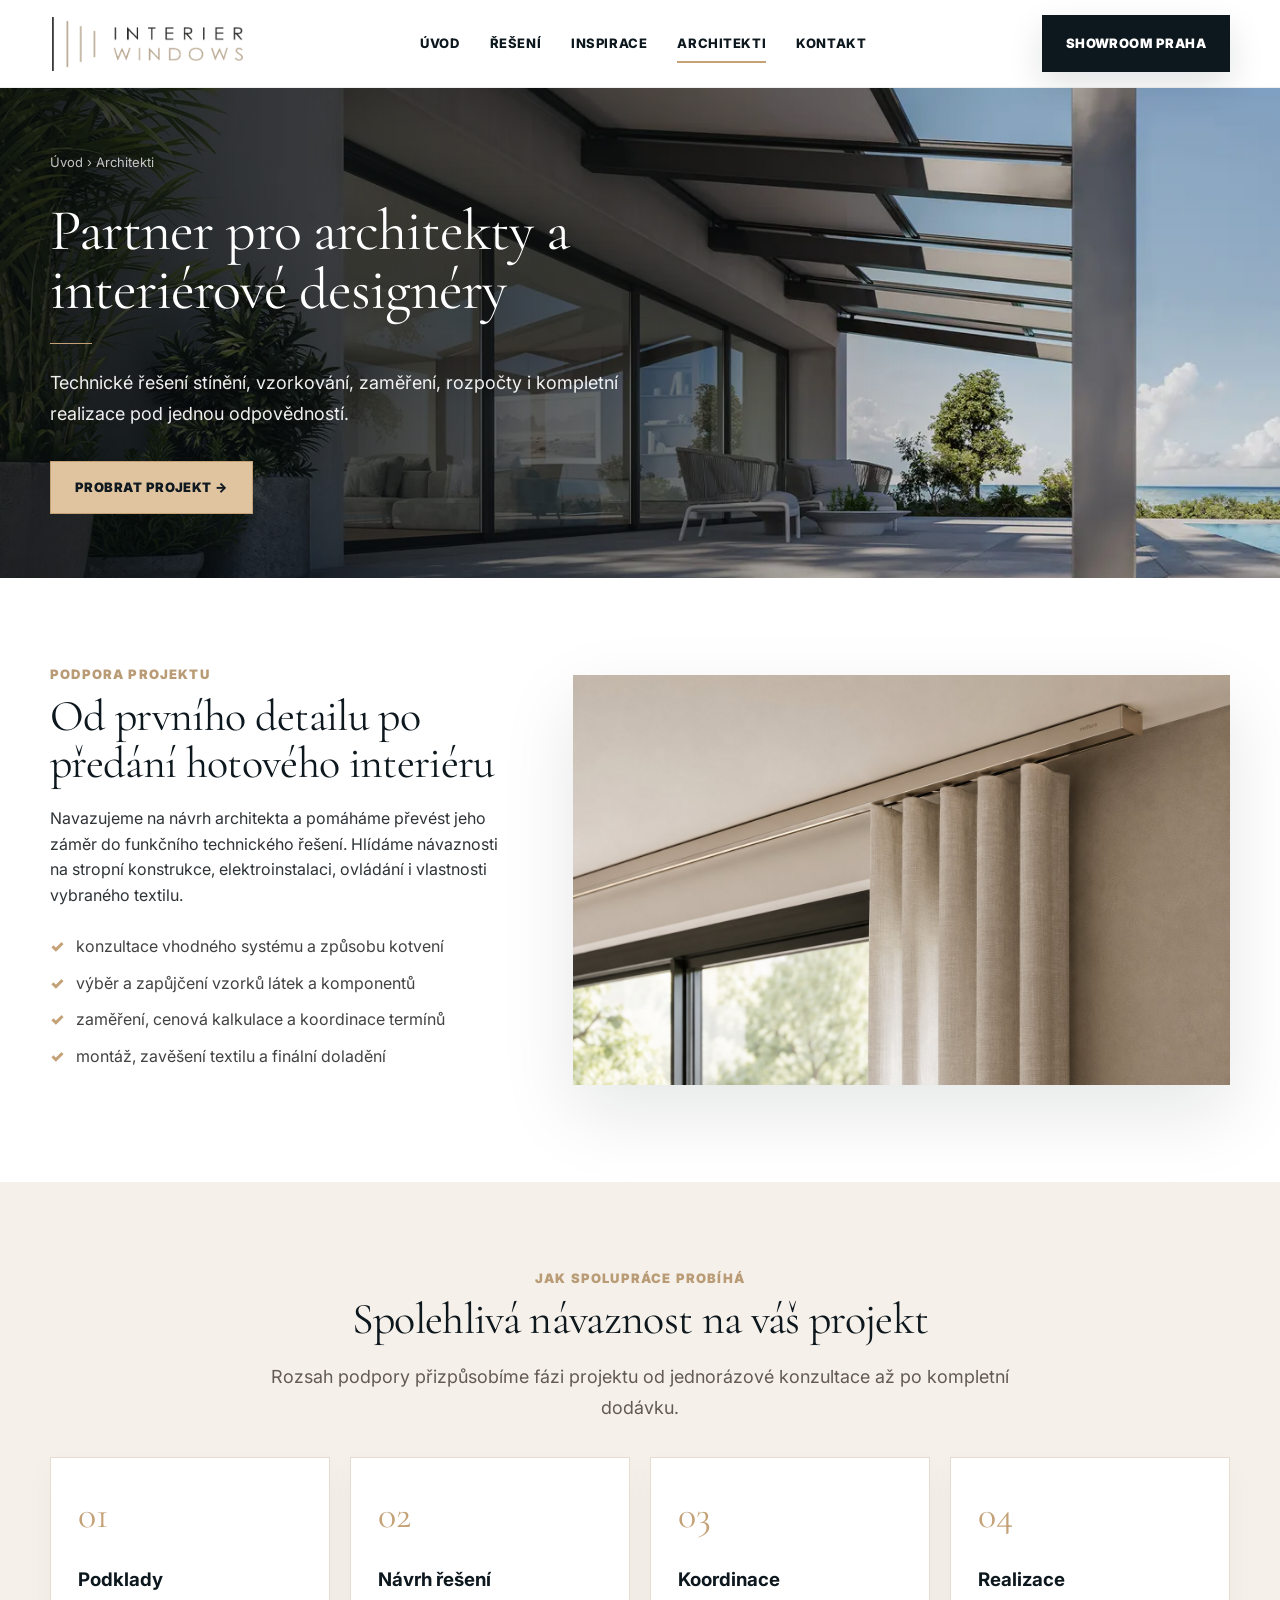
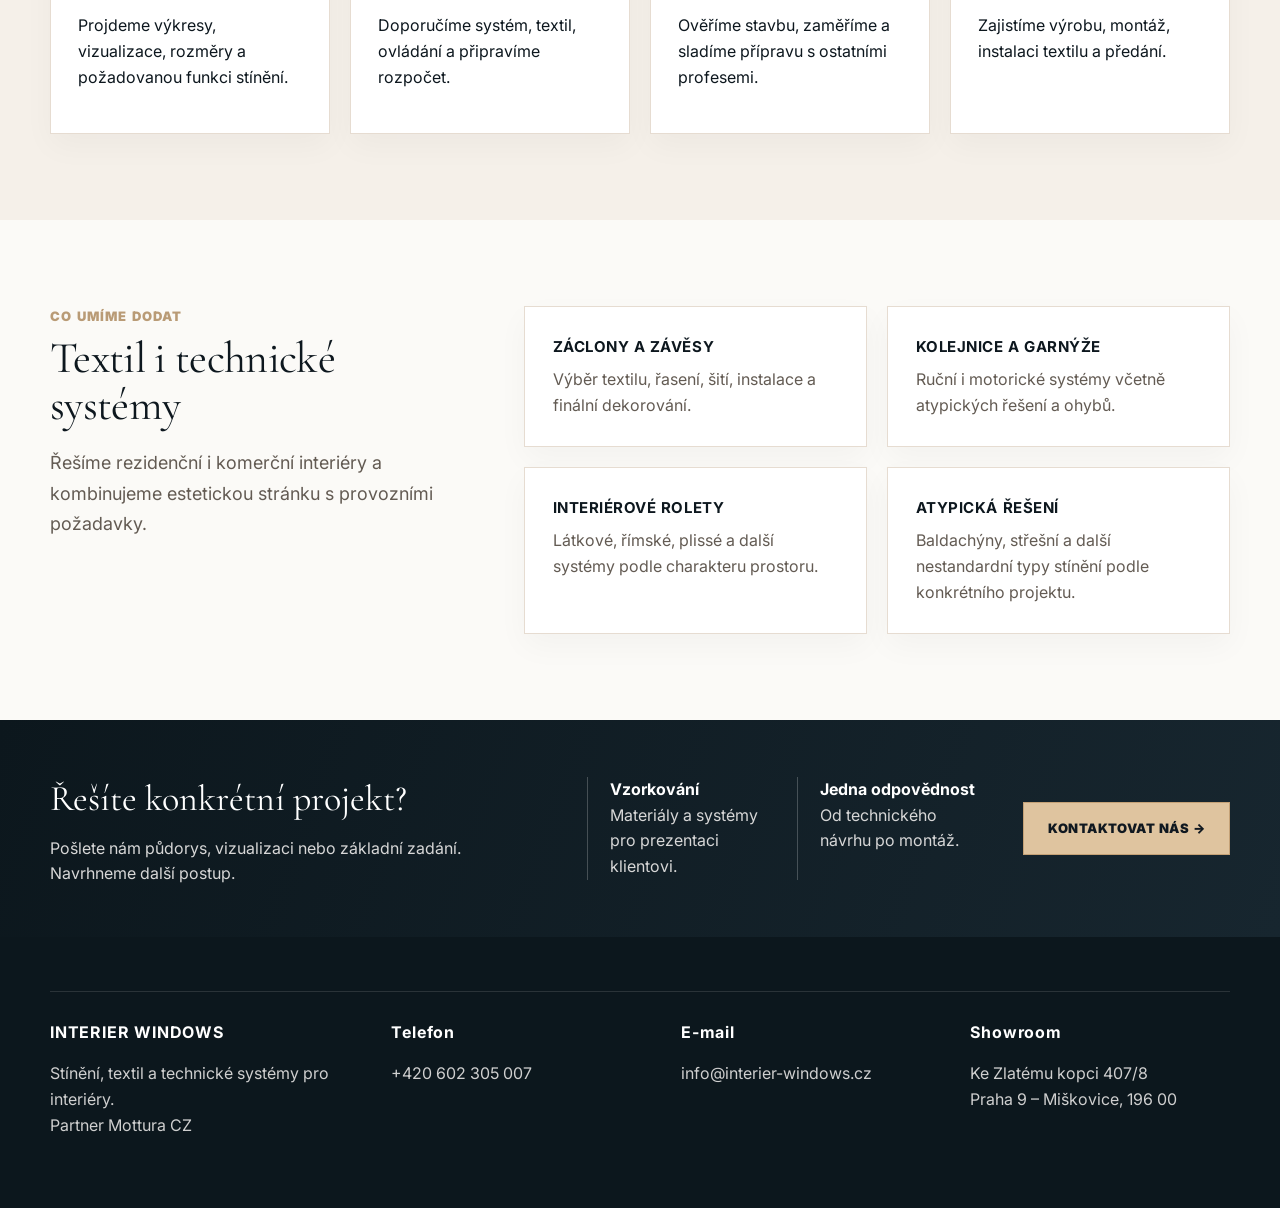
==== commit 618de99c: "Add files via upload" ====
--- a/architekti.html
+++ b/architekti.html
@@ -95,8 +95,8 @@
           <div class="eyebrow">Jak spolupráce probíhá</div>
           <h2>Spolehlivá návaznost na váš projekt</h2>
           <p class="lead">
-            Rozsah podpory přizpůsobíme fázi projektu — od jednorázové
-            konzultace až po kompletní dodávku.
+            Rozsah podpory přizpůsobíme fázi projektu od jednorázové konzultace
+            až po kompletní dodávku.
           </p>
           <div class="process process-clean">
             <div>
@@ -194,7 +194,7 @@
           <strong>INTERIER WINDOWS</strong>
           <p>
             Stínění, textil a technické systémy pro interiéry.<br /><a
-              href="https://motturacz.cz"
+              href="https://motturacz.cz/"
               target="_blank"
               rel="noopener noreferrer"
               >Partner Mottura CZ</a
@@ -203,7 +203,7 @@
         </div>
         <div>
           <strong>Telefon</strong>
-          <p>+420 123 456 789</p>
+          <p><a href="tel:+420602305007">+420 602 305 007</a></p>
         </div>
         <div>
           <strong>E-mail</strong>
@@ -211,7 +211,14 @@
         </div>
         <div>
           <strong>Showroom</strong>
-          <p>Praha</p>
+          <p>
+            <a
+              href="https://maps.app.goo.gl/6eoe3UdYhb4BpE249"
+              target="_blank"
+              rel="noopener noreferrer"
+              >Ke Zlatému kopci 407/8<br />Praha 9 – Miškovice, 196 00</a
+            >
+          </p>
         </div>
       </div>
     </footer>
--- a/style.css
+++ b/style.css
@@ -641,6 +641,38 @@
 }
 .contact-box p {
   color: #ddd;
+}
+.contact-box a {
+  color: var(--gold2);
+  text-decoration: underline;
+  text-underline-offset: 3px;
+}
+.billing-details {
+  margin-top: 26px;
+  padding-top: 22px;
+  border-top: 1px solid rgba(255, 255, 255, 0.18);
+}
+.billing-details h4 {
+  margin: 0 0 8px;
+  color: #fff;
+  font-size: 13px;
+  letter-spacing: 0.06em;
+  text-transform: uppercase;
+}
+.showroom-gallery {
+  display: grid;
+  grid-template-columns: 1.45fr 1fr;
+  gap: 10px;
+  margin: 28px 0 10px;
+}
+.showroom-gallery img {
+  display: block;
+  width: 100%;
+  height: 190px;
+  object-fit: cover;
+}
+.showroom-gallery__main {
+  object-position: center;
 }
 .trust-list {
   display: grid;
@@ -747,6 +779,12 @@
   .trust-list {
     grid-template-columns: 1fr;
   }
+  .showroom-gallery {
+    grid-template-columns: 1fr;
+  }
+  .showroom-gallery img {
+    height: 240px;
+  }
   .feature {
     border-right: 0;
     border-bottom: 1px solid var(--line);
@@ -1131,3 +1169,77 @@
     gap: 32px;
   }
 }
+
+/* Posuvný přehled hlavních skupin řešení na úvodní stránce */
+.service-carousel {
+  position: relative;
+  margin-top: 36px;
+  padding: 0 48px;
+}
+.service-carousel .service-grid {
+  grid-template-columns: none;
+  grid-auto-flow: column;
+  grid-auto-columns: calc((100% - 48px) / 4);
+  gap: 16px;
+  margin-top: 0;
+  overflow-x: auto;
+  overscroll-behavior-inline: contain;
+  scroll-behavior: smooth;
+  scroll-snap-type: inline mandatory;
+  scrollbar-width: none;
+}
+.service-carousel .service-grid::-webkit-scrollbar {
+  display: none;
+}
+.service-carousel .service-tile {
+  scroll-snap-align: start;
+}
+.service-carousel__arrow {
+  position: absolute;
+  top: 50%;
+  z-index: 2;
+  width: 38px;
+  height: 38px;
+  border: 1px solid var(--line);
+  border-radius: 50%;
+  background: #fff;
+  color: var(--ink);
+  box-shadow: 0 10px 28px rgba(13, 23, 30, 0.12);
+  cursor: pointer;
+  font: 400 30px/1 var(--sans);
+  transform: translateY(-50%);
+  transition: opacity 0.2s ease, transform 0.2s ease;
+}
+.service-carousel__arrow:hover:not(:disabled) {
+  transform: translateY(-50%) scale(1.06);
+}
+.service-carousel__arrow:disabled {
+  opacity: 0.28;
+  cursor: default;
+}
+.service-carousel__arrow--prev {
+  left: 0;
+}
+.service-carousel__arrow--next {
+  right: 0;
+}
+
+@media (max-width: 980px) {
+  .service-carousel .service-grid {
+    grid-auto-columns: calc((100% - 16px) / 2);
+  }
+}
+
+@media (max-width: 600px) {
+  .service-carousel {
+    padding: 0 38px;
+  }
+  .service-carousel .service-grid {
+    grid-auto-columns: 88%;
+  }
+  .service-carousel__arrow {
+    width: 32px;
+    height: 32px;
+    font-size: 25px;
+  }
+}
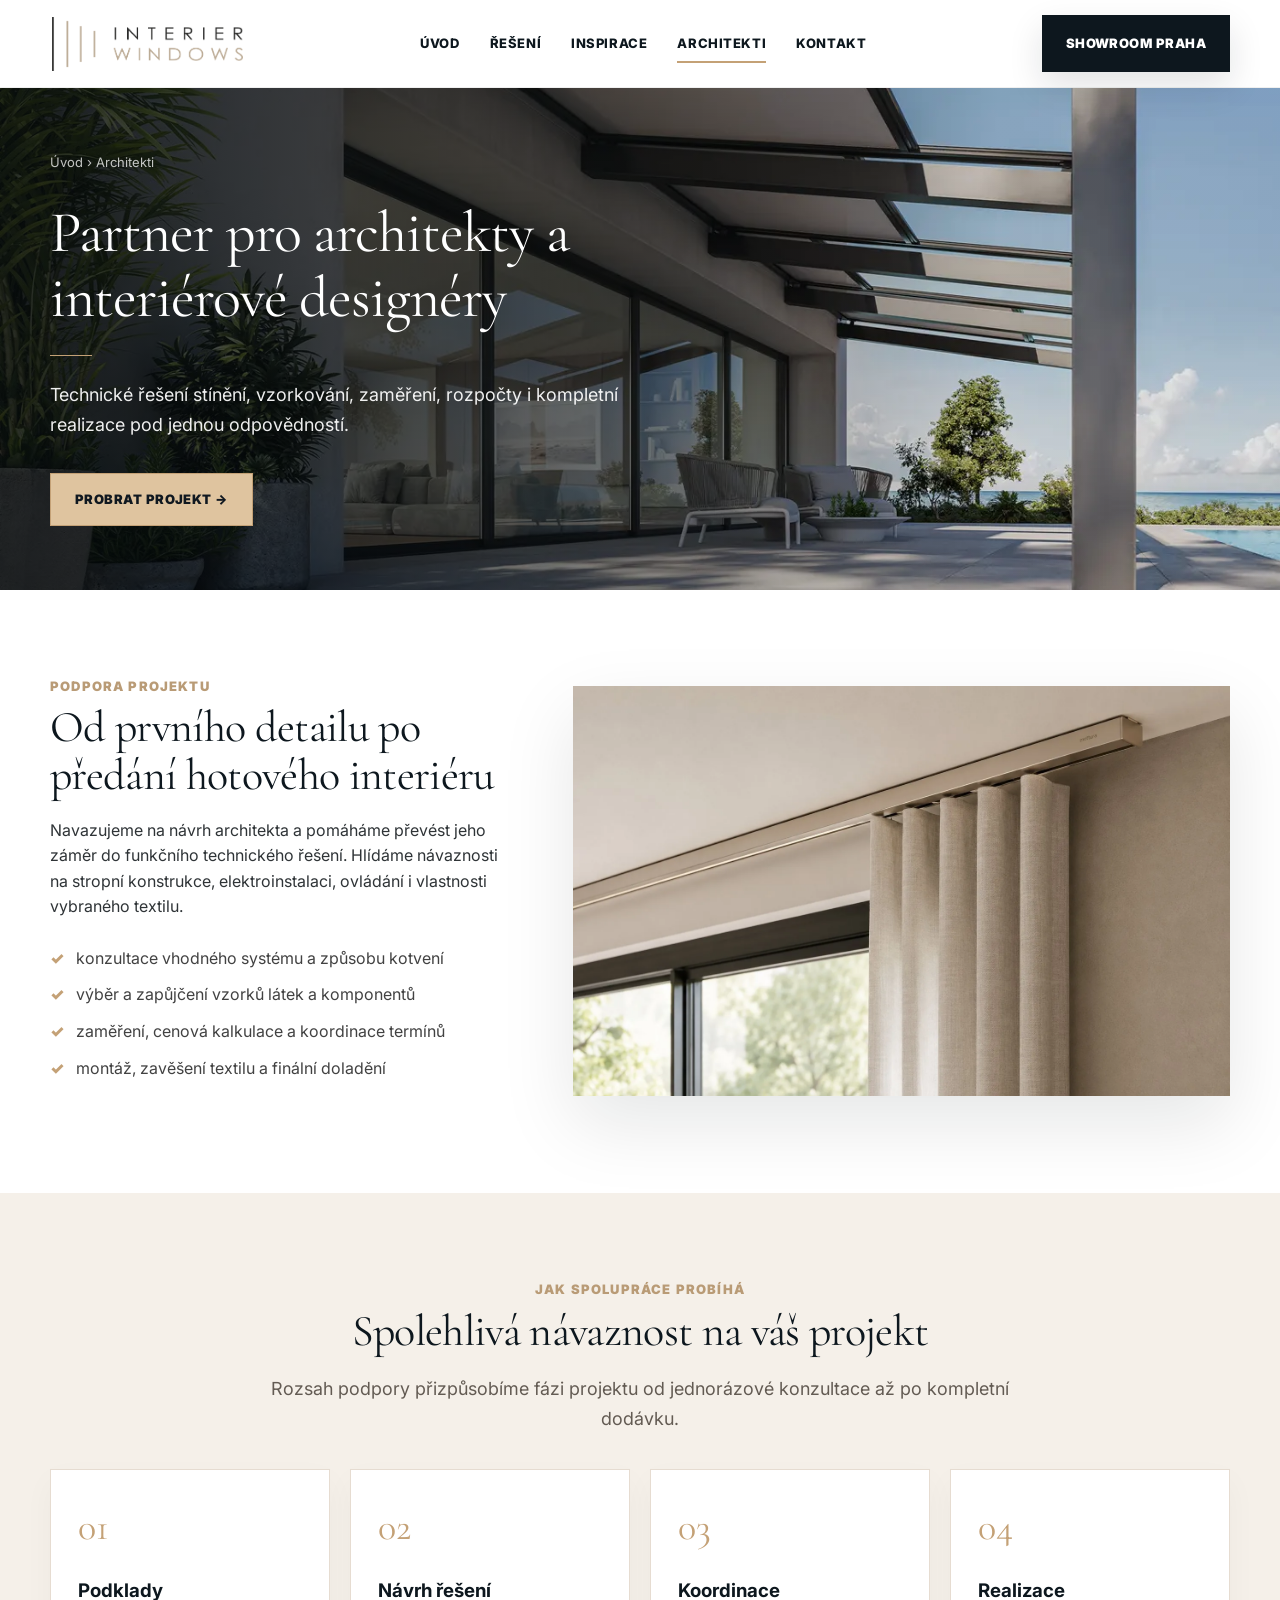
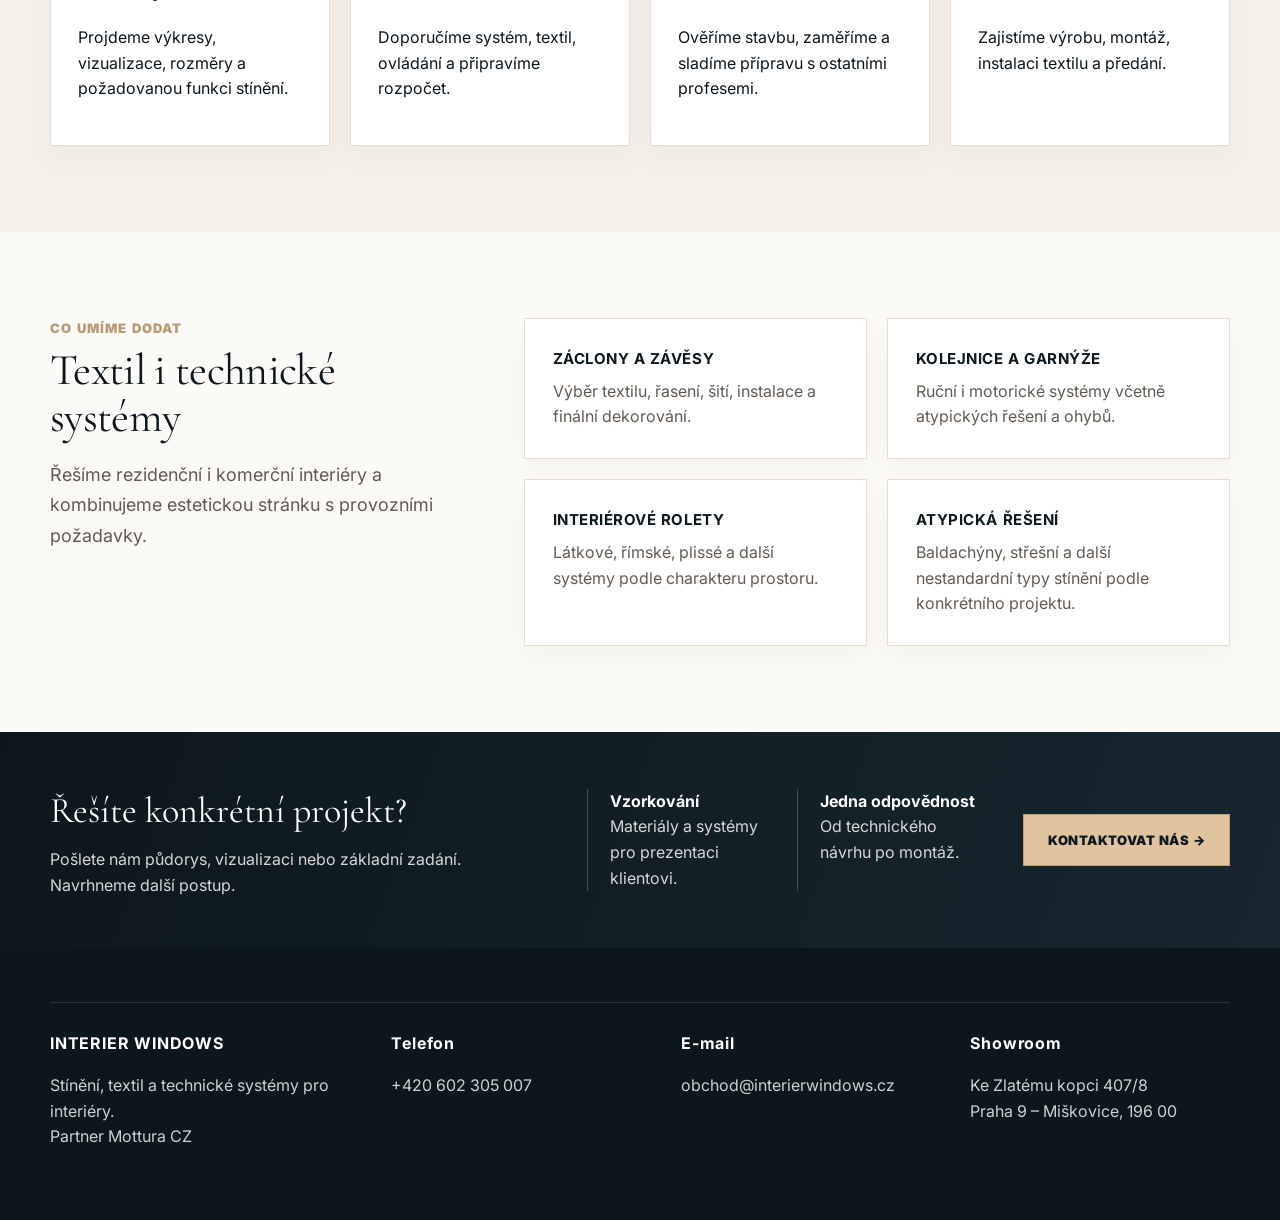
==== commit 2674aafb: "Add files via upload" ====
--- a/architekti.html
+++ b/architekti.html
@@ -8,6 +8,7 @@
       content="Technická a realizační podpora pro architekty a interiérové designéry – Interier Windows."
     />
     <title>Pro architekty a designéry | Interier Windows</title>
+    <link rel="icon" href="favicon.ico" sizes="any" />
     <link rel="stylesheet" href="style.css" />
   </head>
 
@@ -84,7 +85,7 @@
           </div>
           <img
             class="reveal"
-            src="assets/img/products/kolejnice.jpg"
+            src="assets/img/products/kolejnice.webp"
             alt="Detail technického řešení interiérové kolejnice"
           />
         </div>
@@ -194,7 +195,7 @@
           <strong>INTERIER WINDOWS</strong>
           <p>
             Stínění, textil a technické systémy pro interiéry.<br /><a
-              href="https://motturacz.cz/"
+              href="https://mottura.cz/"
               target="_blank"
               rel="noopener noreferrer"
               >Partner Mottura CZ</a
@@ -207,7 +208,7 @@
         </div>
         <div>
           <strong>E-mail</strong>
-          <p>info@interier-windows.cz</p>
+          <p>obchod@interierwindows.cz</p>
         </div>
         <div>
           <strong>Showroom</strong>
--- a/style.css
+++ b/style.css
@@ -139,7 +139,7 @@
 .hero h1 {
   font-family: var(--serif);
   font-size: 64px;
-  line-height: 1.02;
+  line-height: 1.12;
   font-weight: 400;
   margin: 0 0 24px;
   max-width: 690px;
@@ -1243,3 +1243,587 @@
     font-size: 25px;
   }
 }
+
+/* Jemnější vyvážení kontaktní stránky */
+.form-wrap > .form {
+  align-self: center;
+}
+.showroom-gallery {
+  margin-top: 22px;
+}
+.showroom-gallery img {
+  height: 160px;
+}
+.contact-box {
+  padding: 28px;
+}
+.contact-box h3 {
+  margin-top: 0;
+}
+.billing-details {
+  margin-top: 18px;
+  padding-top: 16px;
+}
+.billing-details p {
+  margin-bottom: 0;
+}
+.contact-box__grid {
+  display: grid;
+  grid-template-columns: 1fr 1fr;
+  gap: 24px;
+  align-items: start;
+}
+.contact-box__grid > div > p:first-child {
+  margin-top: 0;
+}
+.contact-box__grid .billing-details {
+  margin-top: 0;
+  padding: 0 0 0 24px;
+  border-top: 0;
+  border-left: 1px solid rgba(255, 255, 255, 0.18);
+}
+
+/* Kompaktnější detaily řešení při zachování všech informací */
+.solution-row {
+  grid-template-columns: 0.9fr 1.3fr;
+  gap: 0;
+  margin: 22px 0;
+}
+.solution-row img {
+  min-height: 0;
+}
+.solution-content {
+  padding: 28px 30px;
+}
+.solution-content h2 {
+  margin-bottom: 12px;
+  font-size: 34px;
+}
+.solution-content > p {
+  margin: 0;
+}
+.price-strip {
+  gap: 10px;
+  margin: 17px 0;
+}
+.price-pill {
+  padding: 12px 13px;
+}
+.price-pill strong {
+  font-size: 20px;
+  line-height: 1.2;
+}
+.price-pill p {
+  margin: 6px 0 0;
+  line-height: 1.4;
+}
+.included {
+  gap: 5px 16px;
+  margin: 15px 0;
+  font-size: 14px;
+}
+.solution-content .btn {
+  min-height: 46px;
+  padding: 12px 18px;
+}
+
+/* Opticky přesné vystředění ikon v kruhových tlačítkách */
+.service-carousel__arrow {
+  display: flex;
+  align-items: center;
+  justify-content: center;
+  padding: 0;
+  font-size: 0;
+}
+.service-carousel__arrow::before {
+  width: 8px;
+  height: 8px;
+  border-top: 2px solid currentColor;
+  border-right: 2px solid currentColor;
+  content: "";
+}
+.service-carousel__arrow--prev::before {
+  transform: rotate(-135deg);
+}
+.service-carousel__arrow--next::before {
+  transform: rotate(45deg);
+}
+
+@media (max-width: 980px) {
+  .form-wrap > .form {
+    align-self: auto;
+  }
+  .showroom-gallery {
+    grid-template-columns: 1.45fr 1fr;
+  }
+  .showroom-gallery img {
+    height: 150px;
+  }
+  .solution-row img {
+    height: 230px;
+  }
+  .solution-content {
+    padding: 24px;
+  }
+  .price-strip {
+    gap: 7px;
+  }
+  .price-pill {
+    display: grid;
+    grid-template-columns: 108px 1fr;
+    gap: 12px;
+    align-items: center;
+    padding: 10px 12px;
+    text-align: left;
+  }
+  .price-pill p,
+  .price-pill strong {
+    margin: 0;
+  }
+  .included {
+    grid-template-columns: 1fr 1fr;
+  }
+}
+
+@media (max-width: 620px) {
+  .contact-box__grid {
+    grid-template-columns: 1fr;
+  }
+  .contact-box__grid .billing-details {
+    margin-top: 0;
+    padding: 16px 0 0;
+    border-top: 1px solid rgba(255, 255, 255, 0.18);
+    border-left: 0;
+  }
+  .solution-content .actions {
+    display: grid;
+    grid-template-columns: 1fr 1fr;
+    gap: 8px;
+  }
+  .solution-content .actions .btn {
+    min-height: 44px;
+    padding: 10px 8px;
+    font-size: 10px;
+  }
+}
+
+@media (max-width: 460px) {
+  .price-pill {
+    grid-template-columns: 96px 1fr;
+    gap: 9px;
+  }
+  .price-pill strong {
+    font-size: 18px;
+  }
+}
+
+/* Finální mobilní optimalizace. Je umístěná na konci souboru, aby měla
+   přednost před desktopovými doplňky výše a neměnila jejich vzhled. */
+@media (max-width: 620px) {
+  body {
+    overflow-x: hidden;
+    font-size: 15px;
+    line-height: 1.55;
+  }
+
+  .wrap {
+    width: min(100% - 32px, 1180px);
+  }
+
+  .topbar {
+    height: 72px;
+    padding: 8px 0;
+  }
+
+  .logo {
+    width: 168px;
+    max-height: 48px;
+  }
+
+  .menu {
+    top: 72px;
+    padding: 10px 16px;
+  }
+
+  .menu a {
+    width: 100%;
+    padding: 11px 0;
+  }
+
+  .hero {
+    min-height: 520px;
+  }
+
+  .hero.page {
+    min-height: 350px;
+  }
+
+  .hero .wrap {
+    padding: 46px 0;
+  }
+
+  .hero.page .wrap {
+    padding: 38px 0;
+  }
+
+  .hero h1,
+  .hero.page h1 {
+    font-size: clamp(36px, 10vw, 42px);
+    line-height: 1.05;
+  }
+
+  .hero p {
+    font-size: 16px;
+    line-height: 1.55;
+  }
+
+  .hero-note {
+    width: 100%;
+    padding: 13px 15px;
+    font-size: 13px;
+  }
+
+  .section,
+  .section.tight {
+    padding: 44px 0;
+  }
+
+  .section h2,
+  .serif-title {
+    font-size: 31px;
+    line-height: 1.08;
+  }
+
+  .lead {
+    font-size: 16px;
+    line-height: 1.6;
+  }
+
+  .eyebrow {
+    font-size: 11px;
+    line-height: 1.35;
+  }
+
+  .feature-grid {
+    grid-template-columns: 1fr 1fr;
+    padding: 0;
+  }
+
+  .feature {
+    min-height: 0;
+    padding: 18px 12px;
+    gap: 10px;
+    border-bottom: 1px solid var(--line);
+  }
+
+  .feature:nth-child(odd) {
+    border-right: 1px solid var(--line);
+  }
+
+  .feature h3 {
+    font-size: 12px;
+  }
+
+  .feature p {
+    font-size: 13px;
+  }
+
+  .feature .ico {
+    font-size: 24px;
+  }
+
+  .service-carousel {
+    padding: 0 34px;
+  }
+
+  .service-carousel .service-grid {
+    grid-auto-columns: 86%;
+  }
+
+  .service-tile {
+    height: 175px;
+  }
+
+  .split,
+  .split.reverse {
+    gap: 24px;
+  }
+
+  .split img {
+    height: 220px;
+    min-height: 0;
+  }
+
+  .ticks {
+    margin: 20px 0;
+  }
+
+  .ticks li {
+    position: relative;
+    margin: 10px 0;
+    padding-left: 24px;
+    font-size: 15px;
+  }
+
+  .ticks li::before {
+    position: absolute;
+    left: 0;
+    margin: 0;
+  }
+
+  .process {
+    grid-template-columns: repeat(2, minmax(0, 1fr));
+    gap: 10px;
+  }
+
+  .process div {
+    min-width: 0;
+    padding: 17px;
+  }
+
+  .process div::before {
+    font-size: 27px;
+  }
+
+  .process h3 {
+    font-size: 15px;
+  }
+
+  .process p {
+    margin-bottom: 0;
+    font-size: 13px;
+    line-height: 1.45;
+  }
+
+  .cards,
+  .cards.four {
+    grid-template-columns: repeat(2, minmax(0, 1fr));
+    gap: 12px;
+  }
+
+  .card img {
+    height: 130px;
+  }
+
+  .card .in {
+    padding: 14px;
+  }
+
+  .card h3 {
+    font-size: 13px;
+  }
+
+  .solution-row {
+    display: block;
+    margin: 18px 0;
+  }
+
+  .solution-row img {
+    width: 100%;
+    height: 185px;
+    min-height: 0;
+  }
+
+  .solution-content {
+    padding: 20px;
+  }
+
+  .solution-content h2 {
+    font-size: 30px;
+  }
+
+  .solution-content > p {
+    font-size: 15px;
+    line-height: 1.5;
+  }
+
+  .price-strip {
+    grid-template-columns: 1fr;
+    gap: 7px;
+    margin: 15px 0;
+  }
+
+  .price-pill {
+    grid-template-columns: 96px 1fr;
+    gap: 10px;
+    padding: 10px 12px;
+  }
+
+  .price-pill small {
+    font-size: 9px;
+  }
+
+  .price-pill strong {
+    font-size: 17px;
+  }
+
+  .price-pill p {
+    margin: 0;
+    font-size: 13px;
+    line-height: 1.35;
+  }
+
+  .included {
+    grid-template-columns: 1fr 1fr;
+    gap: 7px 12px;
+    margin: 15px 0;
+    font-size: 13px;
+  }
+
+  .included span {
+    position: relative;
+    padding-left: 18px;
+  }
+
+  .included span::before {
+    position: absolute;
+    left: 0;
+    margin: 0;
+  }
+
+  .solution-content .actions {
+    grid-template-columns: 1fr 1fr;
+  }
+
+  .solution-content .actions .btn {
+    padding: 10px 6px;
+    font-size: 9.5px;
+  }
+
+  .problem-grid {
+    gap: 10px;
+  }
+
+  .problem {
+    padding: 18px;
+  }
+
+  .problem p {
+    margin-bottom: 0;
+    font-size: 14px;
+  }
+
+  .architect-services {
+    grid-template-columns: repeat(2, minmax(0, 1fr));
+    gap: 10px;
+  }
+
+  .architect-services article {
+    padding: 16px;
+  }
+
+  .architect-services p {
+    font-size: 13px;
+  }
+
+  .form-wrap {
+    gap: 24px;
+  }
+
+  .showroom-gallery {
+    grid-template-columns: 1.35fr 1fr;
+    gap: 7px;
+    margin: 18px 0 8px;
+  }
+
+  .showroom-gallery img {
+    height: 110px;
+  }
+
+  .contact-box {
+    padding: 20px;
+  }
+
+  .contact-box__grid {
+    gap: 14px;
+  }
+
+  .contact-box p {
+    font-size: 14px;
+  }
+
+  .contact-box a {
+    overflow-wrap: anywhere;
+  }
+
+  .form {
+    gap: 11px;
+    padding: 18px;
+  }
+
+  .form input,
+  .form select,
+  .form textarea {
+    padding: 13px;
+    font-size: 16px;
+  }
+
+  .form textarea {
+    min-height: 115px;
+  }
+
+  .form input[type="file"] {
+    max-width: 100%;
+    padding: 10px;
+    font-size: 13px;
+  }
+
+  .cta-band {
+    padding: 38px 0;
+  }
+
+  .cta-grid h2 {
+    font-size: 30px;
+  }
+
+  .mini {
+    grid-template-columns: 1fr 1fr;
+    gap: 10px;
+  }
+
+  .mini div {
+    padding: 14px;
+  }
+
+  .mini p {
+    font-size: 13px;
+  }
+
+  .footer {
+    padding: 38px 0;
+  }
+
+  .footer-grid {
+    grid-template-columns: 1fr 1fr;
+    gap: 22px 18px;
+  }
+
+  .footer-grid > div:first-child,
+  .footer-grid > div:last-child {
+    grid-column: 1 / -1;
+  }
+
+  .footer-grid > div:last-child::before {
+    display: block;
+    width: 100%;
+    height: 130px;
+    margin-bottom: 16px;
+    border: 1px solid rgba(255, 255, 255, 0.18);
+    background: url("assets/img/showroom/showroom-praha.webp") center / cover;
+    content: "";
+  }
+
+  .footer p,
+  .footer a {
+    font-size: 14px;
+  }
+}
+
+@media (max-width: 380px) {
+  .process,
+  .cards,
+  .cards.four,
+  .architect-services {
+    grid-template-columns: 1fr;
+  }
+}
